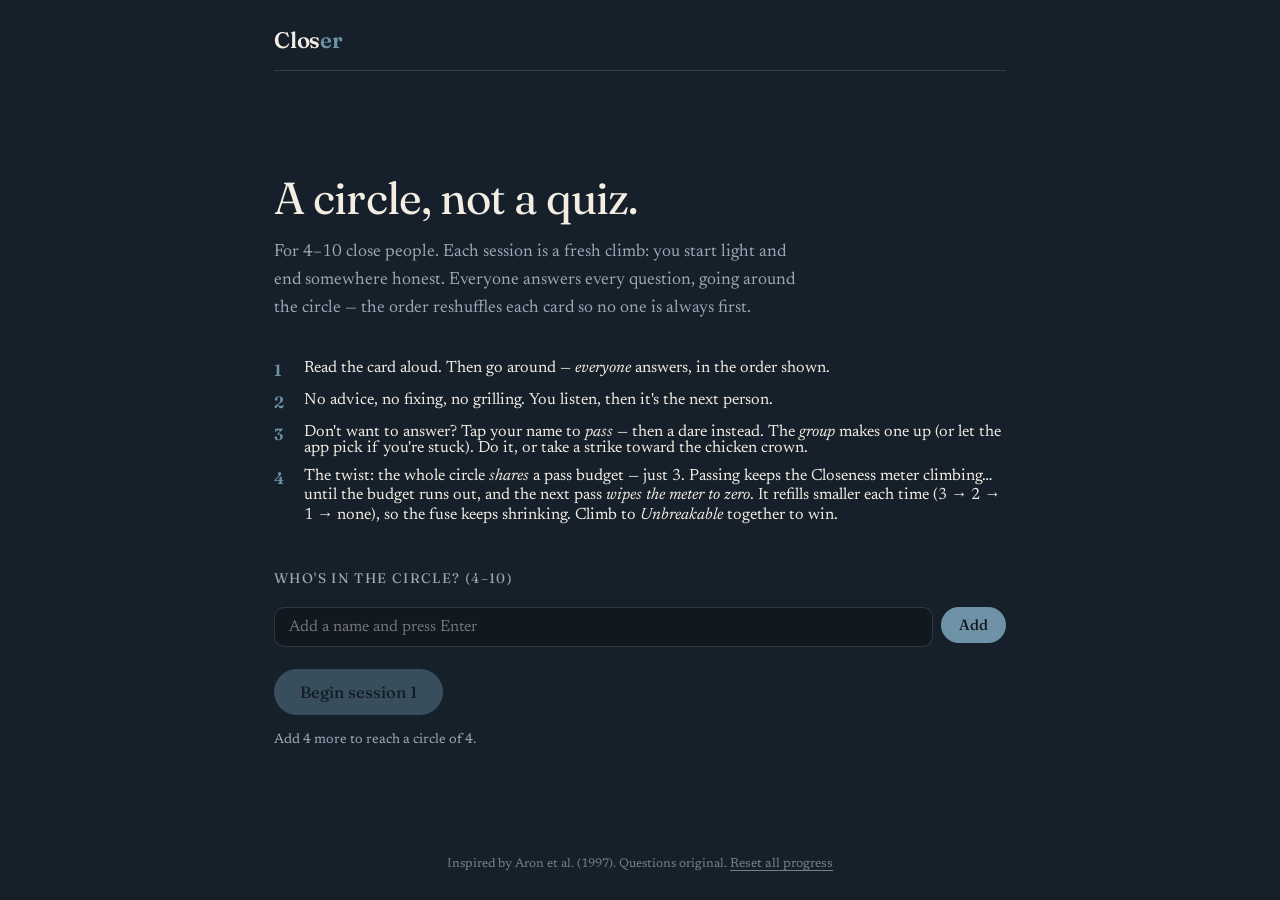
==== index.html @ 56e9f989 "Initial" ====
<!DOCTYPE html>
<html lang="en">
<head>
<meta charset="UTF-8">
<meta name="viewport" content="width=device-width, initial-scale=1.0">
<title>Closer — group circle</title>
<style>
  @import url('https://fonts.googleapis.com/css2?family=Fraunces:opsz,wght@9..144,400;9..144,500;9..144,600&family=Newsreader:ital,opsz@0,6..72;1,6..72&family=Noto+Serif+TC:wght@400;500&display=swap');
  :root{
    --bg:#16202b; --ink:#f3ede3; --muted:#9aa9b4;
    --t1:#6f93a6; --t2:#c98b6b; --t3:#b1607a;
    --line:rgba(243,237,227,.14); --accent:var(--t1);
  }
  *{box-sizing:border-box;margin:0;padding:0}
  html,body{height:100%}
  body{background:var(--bg);color:var(--ink);font-family:'Newsreader',Georgia,serif;
    -webkit-font-smoothing:antialiased;min-height:100dvh;display:flex;flex-direction:column;
    overflow-x:hidden;transition:background .9s ease;}
  body[data-tier="2"]{--accent:var(--t2);background:#1a1c24}
  body[data-tier="3"]{--accent:var(--t3);background:#1d1820}
  .wrap{flex:1;display:flex;flex-direction:column;max-width:780px;width:100%;margin:0 auto;padding:26px 24px 30px}
  header{display:flex;align-items:baseline;justify-content:space-between;gap:16px;padding-bottom:16px;border-bottom:1px solid var(--line)}
  .logo{font-family:'Fraunces',serif;font-weight:600;font-size:1.4rem;letter-spacing:-.01em}
  .logo span{color:var(--accent);transition:color .9s}
  .sesstag{font-family:'Fraunces',serif;font-size:.82rem;color:var(--muted);letter-spacing:.04em}
  .stage{flex:1;display:flex;flex-direction:column;justify-content:center;padding:30px 0}

  h1{font-family:'Fraunces',serif;font-weight:400;font-size:clamp(1.9rem,5.6vw,2.8rem);line-height:1.1;letter-spacing:-.02em;margin-bottom:16px}
  p.lead{color:var(--muted);font-size:1.1rem;line-height:1.6;max-width:54ch;margin-bottom:14px}
  .rules{list-style:none;margin:18px 0 26px}
  .rules li{display:flex;gap:12px;align-items:flex-start;padding:6px 0;font-size:1.02rem}
  .rules li b{font-family:'Fraunces',serif;color:var(--accent);font-weight:600;min-width:18px;transition:color .9s}

  .field{margin:14px 0 22px}
  .field label{display:block;font-family:'Fraunces',serif;font-size:.86rem;letter-spacing:.1em;text-transform:uppercase;color:var(--muted);margin-bottom:10px}
  .names{display:flex;flex-wrap:wrap;gap:8px;margin-bottom:10px}
  .chip{display:inline-flex;align-items:center;gap:7px;background:rgba(255,255,255,.06);border:1px solid var(--line);border-radius:999px;padding:6px 12px;font-size:.98rem}
  .chip button{background:none;border:0;color:var(--muted);cursor:pointer;font-size:1.05rem;line-height:1;padding:0}
  .chip button:hover{color:var(--ink)}
  .addrow{display:flex;gap:8px}
  .addrow input{flex:1;background:rgba(0,0,0,.25);border:1px solid var(--line);border-radius:10px;color:var(--ink);
    font-family:'Newsreader',serif;font-size:1rem;padding:11px 14px}
  .addrow input:focus{outline:0;border-color:var(--accent)}

  .btn{font-family:'Fraunces',serif;font-weight:500;font-size:1.02rem;background:var(--accent);color:#10171f;
    border:0;border-radius:999px;padding:13px 26px;cursor:pointer;transition:transform .15s,filter .2s,background .9s;align-self:flex-start}
  .btn:hover{transform:translateY(-1px);filter:brightness(1.06)}
  .btn:disabled{opacity:.4;cursor:not-allowed;transform:none}
  .btn.ghost{background:none;color:var(--ink);border:1px solid var(--line)}
  .btn.ghost:hover{border-color:var(--accent)}
  .btn.sm{padding:9px 18px;font-size:.92rem}

  .meta{display:flex;align-items:center;justify-content:space-between;gap:14px;margin-bottom:24px}
  .tierlabel{display:flex;align-items:center;gap:10px;font-family:'Fraunces',serif;font-size:.84rem;letter-spacing:.14em;text-transform:uppercase;color:var(--accent);transition:color .9s}
  .dots{display:flex;gap:6px}.dot{width:7px;height:7px;border-radius:50%;background:var(--line)}.dot.on{background:var(--accent)}
  .counter{font-size:.9rem;color:var(--muted);font-variant-numeric:tabular-nums}
  .qnum{font-family:'Fraunces',serif;font-size:.9rem;color:var(--muted);margin-bottom:14px}
  .question{font-family:'Fraunces',serif;font-weight:400;font-size:clamp(1.45rem,4.4vw,2.3rem);line-height:1.22;letter-spacing:-.015em;margin-bottom:14px;
    opacity:0;transform:translateY(10px);animation:rise .6s cubic-bezier(.2,.7,.2,1) forwards}
  @keyframes rise{to{opacity:1;transform:none}}
  .langtoggle{background:none;border:1px solid var(--line);border-radius:999px;color:var(--muted);
    font-family:'Newsreader',serif;font-size:.86rem;padding:5px 14px;cursor:pointer;transition:.2s;margin-bottom:16px}
  .langtoggle:hover{color:var(--ink);border-color:var(--accent)}
  .langtoggle.on{color:var(--accent);border-color:var(--accent)}
  .qzh{font-family:'Noto Serif TC','Fraunces',serif;font-weight:400;font-size:clamp(1.3rem,4vw,2rem);
    line-height:1.5;letter-spacing:.01em;color:var(--ink);margin-bottom:22px;padding-left:16px;
    border-left:2px solid var(--accent);overflow:hidden;max-height:0;opacity:0;
    transition:max-height .45s ease,opacity .35s ease,padding .3s ease,margin .3s ease}
  .qzh.show{max-height:360px;opacity:1}
  .qzh:not(.show){padding:0 0 0 16px;margin-bottom:0;border-color:transparent}

  .order{border:1px solid var(--line);border-radius:16px;padding:16px 18px;margin-bottom:24px;background:rgba(0,0,0,.18)}
  .order .cap{font-family:'Fraunces',serif;font-size:.78rem;letter-spacing:.12em;text-transform:uppercase;color:var(--muted);margin-bottom:12px}
  .seq{display:flex;flex-wrap:wrap;gap:8px}
  .who{display:inline-flex;align-items:center;gap:8px;padding:7px 13px;border-radius:999px;border:1px solid var(--line);font-size:.98rem;transition:.25s;cursor:pointer}
  .who:hover{border-color:var(--accent);background:rgba(255,255,255,.04)}
  .who .i{font-family:'Fraunces',serif;font-size:.78rem;color:var(--muted);font-variant-numeric:tabular-nums}
  .who.first{border-color:var(--accent);background:rgba(255,255,255,.05)}
  .who.first .i{color:var(--accent)}
  .who.done{opacity:.4;text-decoration:line-through}
  .who .strike{color:var(--t3);font-size:.82rem;letter-spacing:1px}
  .order .hint{font-size:.82rem;color:var(--muted);margin-top:12px;font-style:italic}
  /* dare panel */
  .dare{border:1px solid var(--accent);border-radius:16px;padding:18px 20px;margin-bottom:24px;background:rgba(0,0,0,.28);
    animation:rise .5s cubic-bezier(.2,.7,.2,1) both}
  .dare .cap{font-family:'Fraunces',serif;font-size:.78rem;letter-spacing:.12em;text-transform:uppercase;color:var(--accent);margin-bottom:10px}
  .dare .who-passed{font-family:'Fraunces',serif;font-weight:600}
  .dare .text{font-family:'Fraunces',serif;font-size:clamp(1.15rem,3.4vw,1.5rem);line-height:1.34;margin:6px 0 16px}
  .dare .row{display:flex;gap:10px;flex-wrap:wrap}
  .dare .btn.danger{background:none;border:1px solid var(--t3);color:var(--t3)}
  .dare .btn.danger:hover{background:var(--t3);color:#10171f;filter:none}
  .scorebar{display:flex;align-items:center;gap:8px;font-size:.82rem;color:var(--muted);flex-wrap:wrap}
  .scorebar .pill{display:inline-flex;align-items:center;gap:5px;border:1px solid var(--line);border-radius:999px;padding:3px 10px}
  .scorebar .pill b{color:var(--ink);font-family:'Fraunces',serif;font-weight:600}
  .scorebar .crown{color:var(--t2)}
  /* closeness meter (shared goal) */
  .meter{border:1px solid var(--line);border-radius:14px;padding:13px 16px;margin-bottom:20px;background:rgba(0,0,0,.2)}
  .meter-head{display:flex;justify-content:space-between;align-items:baseline;margin-bottom:9px}
  .meter-level{font-family:'Fraunces',serif;font-weight:600;font-size:1.02rem;color:var(--accent);transition:color .9s}
  .meter-streak{font-size:.84rem;color:var(--muted);font-variant-numeric:tabular-nums}
  .meter-track{height:8px;background:var(--line);border-radius:99px;overflow:hidden}
  .meter-track i{display:block;height:100%;width:0;border-radius:99px;
    background:linear-gradient(90deg,var(--t1),var(--t2),var(--t3));transition:width .6s cubic-bezier(.2,.7,.2,1)}
  .meter-rungs{display:flex;justify-content:space-between;margin-top:7px}
  .meter-rungs span{font-size:.68rem;letter-spacing:.02em;color:var(--muted);opacity:.55;transition:.4s;white-space:nowrap}
  .meter-rungs span.hit{color:var(--accent);opacity:1;font-weight:600}
  .meter.broke{animation:shake .5s}
  @keyframes shake{10%,90%{transform:translateX(-2px)}30%,70%{transform:translateX(4px)}50%{transform:translateX(-5px)}}
  .who .tok{font-size:.72rem;color:var(--t2);letter-spacing:1px}
  .who.broke-token{border-color:var(--t3)}
  /* toast */
  .toast{position:fixed;left:50%;bottom:34px;transform:translateX(-50%) translateY(20px);opacity:0;pointer-events:none;
    background:#0f161e;border:1px solid var(--accent);border-radius:14px;padding:14px 22px;max-width:90vw;text-align:center;
    box-shadow:0 18px 50px rgba(0,0,0,.55);transition:opacity .35s,transform .35s;z-index:50}
  .toast.show{opacity:1;transform:translateX(-50%) translateY(0)}
  .toast .big{font-family:'Fraunces',serif;font-size:1.15rem;font-weight:600;color:var(--accent)}
  .toast .sub{font-size:.9rem;color:var(--muted);margin-top:3px}
  .toast.bad{border-color:var(--t3)}.toast.bad .big{color:var(--t3)}
  .toast.win{border-color:var(--t2)}.toast.win .big{color:var(--t2)}
  .board{list-style:none;max-width:420px;margin:0 auto 22px;text-align:left}
  .board li{display:flex;justify-content:space-between;align-items:center;padding:9px 14px;border:1px solid var(--line);border-radius:12px;margin-bottom:8px}
  .board li .nm{font-family:'Fraunces',serif}
  .board li .sc{color:var(--muted);font-variant-numeric:tabular-nums}
  .board li.king{border-color:var(--t2)}
  .board li.king .nm{color:var(--t2)}
  .board li.clean{border-color:var(--t1)}
  .board li.clean .nm{color:var(--t1)}
  .controls{display:flex;gap:12px;flex-wrap:wrap;align-items:center}
  .progress{margin-top:auto;padding-top:24px}
  .bar{height:3px;background:var(--line);border-radius:2px;overflow:hidden}
  .bar i{display:block;height:100%;background:var(--accent);width:0;transition:width .5s ease,background .9s}

  .seam,.end{text-align:center}
  .seam .small,.end .small{color:var(--muted);letter-spacing:.14em;text-transform:uppercase;font-family:'Fraunces',serif;font-size:.78rem;margin-bottom:10px}
  .seam h2,.end h2{font-family:'Fraunces',serif;font-weight:400;font-size:clamp(1.6rem,5vw,2.4rem);line-height:1.18;margin-bottom:14px}
  .seam p,.end p{color:var(--muted);max-width:48ch;margin:0 auto 26px;line-height:1.62;font-size:1.06rem}
  .seam .btn,.end .btn{align-self:center}
  .endrow{display:flex;gap:12px;justify-content:center;flex-wrap:wrap}
  .banknote{margin-top:18px;font-size:.86rem;color:var(--muted)}
  .hidden{display:none!important}
  footer{color:var(--muted);font-size:.78rem;text-align:center;padding-top:8px;opacity:.7}
  .reset{background:none;border:0;color:var(--muted);font-family:'Newsreader',serif;font-size:.82rem;cursor:pointer;text-decoration:underline;text-underline-offset:3px}
  .reset:hover{color:var(--ink)}
  @media (prefers-reduced-motion:reduce){*{animation:none!important;transition:none!important}}
</style>
</head>
<body data-tier="1">
<div class="wrap">
  <header>
    <div class="logo">Clos<span>er</span></div>
    <div class="sesstag" id="sesstag">&nbsp;</div>
  </header>

  <!-- SETUP -->
  <section class="stage" id="setup">
    <h1 id="setupTitle">A circle, not a quiz.</h1>
    <p class="lead" id="setupLead">For 4–10 close people. Each session is a fresh climb: you start light and end somewhere honest. Everyone answers every question, going around the circle — the order reshuffles each card so no one is always first.</p>
    <ul class="rules">
      <li><b>1</b><span>Read the card aloud. Then go around — <em>everyone</em> answers, in the order shown.</span></li>
      <li><b>2</b><span>No advice, no fixing, no grilling. You listen, then it's the next person.</span></li>
      <li><b>3</b><span>Don't want to answer? Tap your name to <em>pass</em> — then a dare instead. The <em>group</em> makes one up (or let the app pick if you're stuck). Do it, or take a strike toward the chicken crown.</span></li>
      <li><b>4</b><span>The twist: the whole circle <em>shares</em> a pass budget — just 3. Passing keeps the Closeness meter climbing… until the budget runs out, and the next pass <em>wipes the meter to zero</em>. It refills smaller each time (3 → 2 → 1 → none), so the fuse keeps shrinking. Climb to <em>Unbreakable</em> together to win.</span></li>
    </ul>
    <div class="field">
      <label>Who's in the circle? (4–10)</label>
      <div class="names" id="names"></div>
      <div class="addrow">
        <input id="nameInput" type="text" placeholder="Add a name and press Enter" maxlength="24" autocomplete="off">
        <button class="btn sm" id="addBtn">Add</button>
      </div>
    </div>
    <div class="controls">
      <button class="btn" id="startBtn" disabled>Begin session <span id="startNum"></span></button>
    </div>
    <p class="banknote" id="bankNote"></p>
  </section>

  <!-- PLAY -->
  <section class="stage hidden" id="play">
    <div class="meta">
      <div class="tierlabel"><span id="tierName">Warm-up</span>
        <span class="dots"><i class="dot" data-d="1"></i><i class="dot" data-d="2"></i><i class="dot" data-d="3"></i></span>
      </div>
      <div class="counter" id="counter"></div>
    </div>
    <div class="scorebar" id="scorebar"></div>
    <div class="meter" id="meter">
      <div class="meter-head">
        <span class="meter-level" id="meterLevel">Strangers</span>
        <span class="meter-streak" id="meterStreak"></span>
      </div>
      <div class="meter-track"><i id="meterFill"></i></div>
      <div class="meter-rungs" id="meterRungs"></div>
    </div>
    <div class="qnum" id="qnum"></div>
    <h2 class="question" id="qtext"></h2>
    <button class="langtoggle" id="langBtn" aria-expanded="false">中文翻譯</button>
    <p class="qzh" id="qzh"></p>
    <div class="order">
      <div class="cap">Answer in this order</div>
      <div class="seq" id="seq"></div>
      <div class="hint">Chickening out? Tap your name — you'll draw a dare instead.</div>
    </div>
    <div class="dare hidden" id="darePanel">
      <div class="cap">Pass · <span class="who-passed" id="dareWho"></span> ducked the question</div>
      <!-- phase 1: who makes the dare? -->
      <div id="dareChoice">
        <div class="text" id="dareChoiceText">A dare instead, then. Who makes it up?</div>
        <div class="row">
          <button class="btn" id="dareGroup">The group makes one up</button>
          <button class="btn ghost" id="dareApp">Let the app pick</button>
          <button class="btn ghost sm" id="dareCancel">Never mind, I'll answer</button>
        </div>
      </div>
      <!-- phase 2: the dare itself -->
      <div id="dareDo" class="hidden">
        <div class="text" id="dareText"></div>
        <div class="row">
          <button class="btn" id="dareDid">Did the dare ✓</button>
          <button class="btn danger" id="dareFail">Chickened out — take a strike ✗</button>
          <button class="btn ghost sm" id="dareDeck">Can't think of one? Draw from the deck</button>
        </div>
      </div>
    </div>
    <div class="controls">
      <button class="btn" id="nextBtn">Everyone's answered — next card</button>
      <button class="btn ghost sm" id="reshuffleBtn">Reshuffle order</button>
      <button class="btn ghost sm" id="endBtn">End session</button>
    </div>
    <div class="progress"><div class="bar"><i id="barFill"></i></div></div>
  </section>

  <!-- SEAM -->
  <section class="stage seam hidden" id="seam">
    <div class="small" id="seamKicker"></div>
    <h2 id="seamTitle"></h2>
    <p id="seamBody"></p>
    <div class="controls" style="justify-content:center">
      <button class="btn" id="seamBtn">Continue</button>
      <button class="btn ghost sm" id="seamEndBtn">End session</button>
    </div>
  </section>

  <!-- END -->
  <section class="stage end hidden" id="end">
    <div class="small" id="endKicker"></div>
    <h2 id="endTitle">That's the climb.</h2>
    <p id="endBody"></p>
    <ul class="board hidden" id="board"></ul>
    <div class="endrow">
      <button class="btn" id="newSessionBtn">Start next session</button>
      <button class="btn ghost" id="editPeopleBtn">Edit the circle</button>
    </div>
    <p class="banknote" id="endBank"></p>
  </section>

  <footer>
    Inspired by Aron et al. (1997). Questions original. <button class="reset" id="resetBtn">Reset all progress</button>
  </footer>
</div>

<div class="toast" id="toast"><div class="big" id="toastBig"></div><div class="sub" id="toastSub"></div></div>

<script>
/* ============ QUESTION BANK ============ */
/* Three tiers. Large enough that "no repeats across sessions" lasts many sessions. */
const BANK = {
 warm:[
  "What's a small, ordinary thing that reliably makes your whole day better?",
  "If a stranger shadowed you for a day, what would they get completely wrong about you?",
  "What did you want to be when you were eight, and what did eight-year-old you understand that you've forgotten?",
  "What's something you were sure you'd grow out of and never did?",
  "If your life had a song playing under it right now, what would be on?",
  "What's the best compliment you've ever gotten that the person has surely forgotten giving?",
  "What's a slightly weird comfort or ritual you'd never give up?",
  "If you could be effortlessly great at one skill overnight, which — and would you actually want the 'effortless' part?",
  "What do you find beautiful that most people walk right past?",
  "Invite any three people, living or dead, to dinner — who's at the table?",
  "When did you last laugh so hard it hurt, and what set it off?",
  "What's a hill you'll happily die on that absolutely does not matter?",
  "What's the most overrated and the most underrated of the five senses, in your view?",
  "What fictional world would you actually want to live in, knowing the downsides?",
  "What's a tiny skill or party trick of yours nobody here knows about?",
  "What's something you've changed your mind about in the last year?",
  "What's your most-used app or object, and what does it say about you?",
  "If you had a totally free day with zero obligations, walk us through it.",
  "What smell instantly transports you somewhere, and where?",
  "What's a piece of advice you ignored and were right to ignore?",
  "What's the last thing that genuinely delighted you?",
  "What did you collect, build, or obsess over as a kid?",
  "What's a rule you happily break?",
  "If you could keep one ordinary morning from your life on a loop, which one — and what made it ordinary?",
  "What's something you find easy that a lot of people seem to find hard?",
  "What's a place — real or imagined — you go to in your head to feel calm?",
  "What's the pettiest thing that can ruin your mood?",
  "What's a compliment you've wanted to give someone here but haven't?",
  "What's a food that tastes like your childhood?",
  "What's a small win from this past week you didn't tell anyone about?",
  "Who's someone we'd be surprised to learn how much they mean to you?",
  "What's the strangest job you'd genuinely be good at?"
 ],
 deep:[
  "Who taught you the most without ever trying to teach you anything?",
  "Is there a past version of yourself you feel tenderness toward now, even if you didn't then?",
  "What did you believe deeply at twenty that you've since let go of — and what changed your mind?",
  "What's a moment you're proud of that you've never really told anyone?",
  "What does your family teach you about how you love people now?",
  "If you could relive one conversation and say the thing you didn't say, which?",
  "What's a fear you carry that you suspect isn't really about the thing you say it's about?",
  "When have you felt most like yourself — and who, if anyone, was there?",
  "What kindness has someone shown you that you've never been able to repay?",
  "What do you hope is true about you that you're not yet sure of?",
  "What's a dream you've quietly downsized — and do you want to un-downsize it?",
  "When did you last feel genuinely understood, and by whom?",
  "What's a hard thing you're going through right now that you've been minimizing?",
  "What's something you're still grieving, even if it doesn't look like grief from outside?",
  "What did a failure teach you that success never would have?",
  "What part of getting older are you most afraid of?",
  "When did you realize your parents (or who raised you) were just people?",
  "What do you wish the people who love you understood without you having to explain?",
  "What's a door you chose not to walk through that you still wonder about?",
  "What do you do with your anger, and where did you learn that?",
  "What's a kind of love you find hardest to accept when it's offered to you?",
  "What's something you've been quietly proud of and haven't told anyone?",
  "When have you felt the most alone this past year?",
  "What's a regret that still visits you sometimes?",
  "What's the bravest thing you've done that no one would call brave?",
  "Whose approval are you still chasing, even if you'd never admit it?",
  "What's a belief you hold that you suspect you'd struggle to defend?",
  "What did you need as a kid that you didn't get, and how do you give it to yourself now?",
  "What's something you're working hard to become, that isn't visible yet?",
  "When did you last surprise yourself?",
  "What do you need more of from the people closest to you?",
  "What's a story your family tells about you that you've never corrected?"
 ],
 deepest:[
  "What do you rarely say out loud because saying it makes it real?",
  "When did you last cry, and what was it about?",
  "What's a regret you've made peace with — and one you haven't?",
  "What's true about you that you're a little afraid the people here would think differently of you for knowing?",
  "When have you felt most lonely, even surrounded by people?",
  "What part of yourself are you hoping the people who love you will be patient with?",
  "If tonight were the last time you saw everyone here, what would you want each of them to know?",
  "What's a wound from your past that still shapes how you need to be loved?",
  "Go around: tell the person on your left one true thing you admire in them.",
  "What's something you've never told this group that you trust them enough to say now?",
  "What do you most want to be forgiven for?",
  "Go around: name a strength you see in the person to your right that you suspect they undervalue.",
  "What's a fear about your future you've never said out loud?",
  "When did someone see you clearly at a moment you felt invisible?",
  "What would you want said about you, by someone who really knew you, when you're gone?",
  "What's the hardest thing you're carrying right now that you came here not planning to mention?",
  "Go around: tell someone here about a moment they were there for you that they may not even remember.",
  "What's a way you've changed that you're not sure the people who knew the old you have noticed?",
  "What do you most need to hear right now, even if no one can promise it?",
  "What's something tender you think about the people in this circle but rarely say?",
  "When were you most afraid of losing someone in this room?",
  "What's a part of your inner life that surprises even you?",
  "Go around: finish the sentence to the group — 'something I've never thanked you for is…'",
  "What's the truest thing you could say about who you are right now, tonight?",
  "What are you hoping will be different about your life a year from now, and are you afraid to say it?",
  "What's a question you wish someone would ask you?",
  "Look around the circle: what do you want to remember about this exact group of people, years from now?"
 ]
};

/* ============ Traditional Chinese (Taiwan) translations, keyed by English ============ */
const ZH = {
 "What's a small, ordinary thing that reliably makes your whole day better?":"有什麼微不足道的小事，總能讓你一整天都變好？",
 "If a stranger shadowed you for a day, what would they get completely wrong about you?":"如果有個陌生人跟著你一整天，他們會對你產生什麼完全錯誤的印象？",
 "What did you want to be when you were eight, and what did eight-year-old you understand that you've forgotten?":"八歲時你想成為什麼？那時的你懂得哪些你現在已經忘記的事？",
 "What's something you were sure you'd grow out of and never did?":"有什麼是你曾確信長大後會擺脫、卻始終沒擺脫的？",
 "If your life had a song playing under it right now, what would be on?":"如果此刻你的人生有一首背景音樂，會是哪一首？",
 "What's the best compliment you've ever gotten that the person has surely forgotten giving?":"你收過最棒、而對方肯定早就忘了曾說過的讚美是什麼？",
 "What's a slightly weird comfort or ritual you'd never give up?":"有什麼有點古怪、卻讓你安心、絕不願放棄的習慣或儀式？",
 "If you could be effortlessly great at one skill overnight, which — and would you actually want the 'effortless' part?":"如果你能一夜之間毫不費力地精通一項技能，會是哪一項？而你真的想要「毫不費力」這部分嗎？",
 "What do you find beautiful that most people walk right past?":"有什麼你覺得很美、大多數人卻視而不見的事物？",
 "Invite any three people, living or dead, to dinner — who's at the table?":"邀請任何三個人共進晚餐，無論在世與否——餐桌上會有誰？",
 "When did you last laugh so hard it hurt, and what set it off?":"你上次笑到肚子痛是什麼時候？是什麼引起的？",
 "What's a hill you'll happily die on that absolutely does not matter?":"有什麼其實一點都不重要、你卻願意死守到底的堅持？",
 "What's the most overrated and the most underrated of the five senses, in your view?":"在你看來，五感當中哪一個被高估、哪一個被低估？",
 "What fictional world would you actually want to live in, knowing the downsides?":"明知有缺點，你還是真的想住進哪個虛構世界？",
 "What's a tiny skill or party trick of yours nobody here knows about?":"有什麼在場沒人知道的小本領或派對才藝？",
 "What's something you've changed your mind about in the last year?":"過去一年裡，有什麼事你改變了看法？",
 "What's your most-used app or object, and what does it say about you?":"你最常用的 app 或物品是什麼？它透露了你的什麼？",
 "If you had a totally free day with zero obligations, walk us through it.":"如果你有完全自由、毫無義務的一天，帶我們走過你會怎麼過。",
 "What smell instantly transports you somewhere, and where?":"有什麼氣味會瞬間把你帶到某個地方？是哪裡？",
 "What's a piece of advice you ignored and were right to ignore?":"有什麼建議你當初沒理會，事後證明不理會是對的？",
 "What's the last thing that genuinely delighted you?":"最近一件真正讓你感到欣喜的事是什麼？",
 "What did you collect, build, or obsess over as a kid?":"小時候你收集、製作或著迷於什麼？",
 "What's a rule you happily break?":"有什麼規則是你樂於打破的？",
 "If you could keep one ordinary morning from your life on a loop, which one — and what made it ordinary?":"如果你能讓人生中某個平凡的早晨不斷重播，會是哪一個？是什麼讓它如此平凡？",
 "What's something you find easy that a lot of people seem to find hard?":"有什麼事你覺得很容易、許多人卻覺得很難？",
 "What's a place — real or imagined — you go to in your head to feel calm?":"有什麼地方——真實或想像——是你會在腦海中前往、藉以平靜下來的？",
 "What's the pettiest thing that can ruin your mood?":"什麼樣最微不足道的小事就能毀掉你的心情？",
 "What's a compliment you've wanted to give someone here but haven't?":"有什麼讚美你一直想對在場某人說、卻還沒說出口？",
 "What's a food that tastes like your childhood?":"有什麼食物吃起來就像你的童年？",
 "What's a small win from this past week you didn't tell anyone about?":"過去這一週有什麼你沒跟任何人提起的小小勝利？",
 "Who's someone we'd be surprised to learn how much they mean to you?":"有誰對你的意義之深，會讓我們感到意外？",
 "What's the strangest job you'd genuinely be good at?":"有什麼最奇怪的工作是你其實會做得很好的？",

 "Who taught you the most without ever trying to teach you anything?":"誰從沒打算教你什麼，卻教會了你最多？",
 "Is there a past version of yourself you feel tenderness toward now, even if you didn't then?":"有沒有某個過去的自己，是你如今心生憐惜、儘管當時並非如此？",
 "What did you believe deeply at twenty that you've since let go of — and what changed your mind?":"二十歲時你深信不疑、後來卻放下的是什麼？是什麼改變了你的想法？",
 "What's a moment you're proud of that you've never really told anyone?":"有什麼讓你自豪、卻從未真正告訴過任何人的時刻？",
 "What does your family teach you about how you love people now?":"你的家庭，教會了你如今如何去愛人？",
 "If you could relive one conversation and say the thing you didn't say, which?":"如果你能重來一次某場對話、說出當時沒說的話，會是哪一場？",
 "What's a fear you carry that you suspect isn't really about the thing you say it's about?":"你心裡有什麼恐懼，你懷疑它其實並不是你口中所說的那回事？",
 "When have you felt most like yourself — and who, if anyone, was there?":"你什麼時候最覺得自己就是自己？當時有誰在場（如果有的話）？",
 "What kindness has someone shown you that you've never been able to repay?":"有誰對你的善意，是你一直無以回報的？",
 "What do you hope is true about you that you're not yet sure of?":"有什麼關於你的事，你希望是真的、卻還不確定？",
 "What's a dream you've quietly downsized — and do you want to un-downsize it?":"有什麼夢想你悄悄縮小了？你想把它放大回去嗎？",
 "When did you last feel genuinely understood, and by whom?":"你上次真正感到被理解是什麼時候？被誰？",
 "What's a hard thing you're going through right now that you've been minimizing?":"你現在正經歷什麼難關，卻一直把它輕描淡寫？",
 "What's something you're still grieving, even if it doesn't look like grief from outside?":"有什麼你仍在哀悼的事，即使從外表看起來不像哀傷？",
 "What did a failure teach you that success never would have?":"有什麼是失敗教會你、而成功永遠教不會的？",
 "What part of getting older are you most afraid of?":"對於變老，你最害怕的是哪一部分？",
 "When did you realize your parents (or who raised you) were just people?":"你什麼時候意識到，你的父母（或撫養你的人）也不過是凡人？",
 "What do you wish the people who love you understood without you having to explain?":"你多希望愛你的人不必你解釋就能明白什麼？",
 "What's a door you chose not to walk through that you still wonder about?":"有哪扇門是你當初選擇不走進去、至今仍念念不忘的？",
 "What do you do with your anger, and where did you learn that?":"你都如何處理你的憤怒？這是從哪裡學來的？",
 "What's a kind of love you find hardest to accept when it's offered to you?":"當別人對你付出時，哪一種愛是你最難以接受的？",
 "What's something you've been quietly proud of and haven't told anyone?":"有什麼是你默默自豪、卻沒告訴過任何人的？",
 "When have you felt the most alone this past year?":"過去這一年，你什麼時候感到最孤獨？",
 "What's a regret that still visits you sometimes?":"有什麼遺憾至今偶爾仍會找上你？",
 "What's the bravest thing you've done that no one would call brave?":"你做過最勇敢、卻沒人會稱之為勇敢的事是什麼？",
 "Whose approval are you still chasing, even if you'd never admit it?":"你至今仍在追求誰的認可，即使你絕不會承認？",
 "What's a belief you hold that you suspect you'd struggle to defend?":"你抱持什麼信念，卻懷疑自己其實難以為它辯護？",
 "What did you need as a kid that you didn't get, and how do you give it to yourself now?":"小時候你需要、卻沒得到的是什麼？如今你又如何給予自己？",
 "What's something you're working hard to become, that isn't visible yet?":"你正努力成為什麼樣的人，而這還看不出來？",
 "When did you last surprise yourself?":"你上次讓自己感到意外是什麼時候？",
 "What do you need more of from the people closest to you?":"你需要最親近的人多給你一些什麼？",
 "What's a story your family tells about you that you've never corrected?":"你的家人講過什麼關於你的故事，是你從未糾正過的？",

 "What do you rarely say out loud because saying it makes it real?":"有什麼話你很少說出口，因為一說出來它就成真了？",
 "When did you last cry, and what was it about?":"你上次哭是什麼時候？為了什麼？",
 "What's a regret you've made peace with — and one you haven't?":"有什麼遺憾你已經釋懷了？又有哪一個還沒有？",
 "What's true about you that you're a little afraid the people here would think differently of you for knowing?":"有什麼關於你的真相，你有點害怕在場的人知道後會對你改觀？",
 "When have you felt most lonely, even surrounded by people?":"你什麼時候即使身邊圍滿了人、卻感到最孤獨？",
 "What part of yourself are you hoping the people who love you will be patient with?":"你希望愛你的人能對你的哪一部分多點耐心？",
 "If tonight were the last time you saw everyone here, what would you want each of them to know?":"如果今晚是你最後一次見到在場的每個人，你會想讓他們各自知道什麼？",
 "What's a wound from your past that still shapes how you need to be loved?":"有什麼過去的傷，至今仍形塑著你需要被愛的方式？",
 "Go around: tell the person on your left one true thing you admire in them.":"依序進行：告訴你左邊的人一件你真心欣賞他的事。",
 "What's something you've never told this group that you trust them enough to say now?":"有什麼你從未告訴過這群人的事，而你現在夠信任他們、願意說出來？",
 "What do you most want to be forgiven for?":"你最想為什麼事被原諒？",
 "Go around: name a strength you see in the person to your right that you suspect they undervalue.":"依序進行：說出你在右邊的人身上看到、而你懷疑他自己低估了的一項長處。",
 "What's a fear about your future you've never said out loud?":"有什麼對未來的恐懼是你從未說出口的？",
 "When did someone see you clearly at a moment you felt invisible?":"在你覺得自己彷彿隱形的時刻，有誰曾真正看見了你？",
 "What would you want said about you, by someone who really knew you, when you're gone?":"當你離開人世時，你會希望一個真正了解你的人怎麼形容你？",
 "What's the hardest thing you're carrying right now that you came here not planning to mention?":"你此刻肩上扛著最沉重、卻原本不打算在這裡提起的事是什麼？",
 "Go around: tell someone here about a moment they were there for you that they may not even remember.":"依序進行：告訴在場某人，一個他曾陪伴你、而他自己可能根本不記得的時刻。",
 "What's a way you've changed that you're not sure the people who knew the old you have noticed?":"你有什麼樣的轉變，是認識舊日的你的人未必察覺到的？",
 "What do you most need to hear right now, even if no one can promise it?":"此刻你最需要聽到什麼，即使沒有人能夠保證？",
 "What's something tender you think about the people in this circle but rarely say?":"對於這個圈子裡的人，你心中有什麼溫柔的想法、卻很少說出口？",
 "When were you most afraid of losing someone in this room?":"你什麼時候最害怕失去這房間裡的某個人？",
 "What's a part of your inner life that surprises even you?":"你的內心世界有哪一部分，連你自己都感到意外？",
 "Go around: finish the sentence to the group — 'something I've never thanked you for is…'":"依序進行，對著大家把這句話說完——「有一件我從沒謝過你們的事是……」",
 "What's the truest thing you could say about who you are right now, tonight?":"關於此刻、今晚的你是誰，你能說出最真實的一句話是什麼？",
 "What are you hoping will be different about your life a year from now, and are you afraid to say it?":"一年後你希望自己的人生有什麼不同？你害怕說出來嗎？",
 "What's a question you wish someone would ask you?":"有什麼問題是你希望有人來問你的？",
 "Look around the circle: what do you want to remember about this exact group of people, years from now?":"環顧這個圈子：多年以後，你會想記住關於此刻這群人的什麼？"
};

/* ============ Dare deck — escalates with the tier. Pass a question → draw one of these. ============ */
const DARES = {
 warm:[
  "Do your best impression of someone else in the circle until they guess who it is.",
  "Speak only in questions until it's your turn again.",
  "Let the person on your left pick any one of the warm-up questions for you to answer right now.",
  "Show the group the last photo in your camera roll and explain it.",
  "Talk in an accent that isn't yours until the next card.",
  "Do 10 seconds of your signature dance, no music.",
  "Read the next question aloud in the most dramatic voice you can manage.",
  "Pay a genuine compliment to every single person in the circle before moving on.",
  "Let the group give you a new nickname for the rest of the session.",
  "Share the most-used emoji in your messages and what it really means.",
  "Swap seats with the person across from you and answer as if you were them.",
  "Do your best villain laugh, and commit to it."
 ],
 deep:[
  "Answer the question you just passed — but the person on your right asks it again in their own words.",
  "Let the group choose a different deepening question for you, no passing this one.",
  "Show and read your last text to the person you love most.",
  "Tell the circle the most recent thing that made you cry or nearly cry.",
  "Give the person across from you one piece of advice you actually need to hear yourself.",
  "Name the thing you were tempted to lie about earlier tonight — you don't have to explain.",
  "Let the person to your left ask you ONE question of their choosing, and answer it honestly.",
  "Confess one small thing you've been pretending you're fine about.",
  "Tell the group a fear you have about someone in this room — kindly.",
  "Answer the next THREE questions first, no passing, before anyone else.",
  "Reveal the screen time number you're least proud of and what app did it.",
  "Tell everyone the compliment you most want to be true about yourself."
 ],
 deepest:[
  "You can skip the answer — but tell the circle the real reason it's hard to say out loud.",
  "Choose one person and tell them the thing you've never said but should.",
  "Let the group ask you anything, once, and answer it with full honesty.",
  "Answer the question — but to one specific person, looking only at them.",
  "Tell the circle what you're most afraid they think of you, and let them respond.",
  "Share the hardest truth you're willing to share tonight, on your own terms.",
  "Name the person here you most want to be closer to, and say why.",
  "Tell everyone one way you've changed because of someone in this room.",
  "Say the sentence you've been editing in your head all night.",
  "Let the person to your right say one true thing about you — and just receive it."
 ]
};
let darePool={warm:[],deep:[],deepest:[]};
function dareFor(tier){
  if(!darePool[tier] || darePool[tier].length===0) darePool[tier]=shuffle(DARES[tier]);
  return darePool[tier].pop();
}

/* ============ Shared goal: the Closeness ladder ============ */
/* Streak = consecutive cards answered by the WHOLE circle with zero passes. Any pass resets it to 0. */
const LADDER=[
  {at:0, name:"Strangers"},
  {at:2, name:"Acquaintances"},
  {at:4, name:"Friends"},      // unlocks a bonus card
  {at:6, name:"Confidants"},   // unlocks a bonus card
  {at:8, name:"Inner Circle"},
  {at:11,name:"Unbreakable"}   // the win
];
const WIN_AT=11;
const UNLOCK_LEVELS={4:true,6:true}; // streak thresholds that inject a bonus card
// Bonus connection cards — only ever reached by collective courage.
const BONUS=[
  "Each person: tell the group one thing this circle gives you that you get nowhere else.",
  "Go around: say the name of someone here and finish — 'I'm closer to you than I let on because…'",
  "As a group, decide: who here is the bravest tonight, and tell them why.",
  "Each person: name one moment from tonight you'll still remember a year from now.",
  "Go around: tell the person across from you something you hope stays true about them."
];
let bonusPool=[];
function bonusCard(){ if(bonusPool.length===0) bonusPool=shuffle(BONUS); return bonusPool.pop(); }
function levelFor(streak){ let lv=LADDER[0]; for(const l of LADDER){ if(streak>=l.at) lv=l; } return lv; }

/* ============ Per-session draw: keep totals near the original 12-card arc, all answered round-robin. */
const DRAW = { warm:5, deep:4, deepest:3 }; // 12 cards/session
const TIER_NAMES=["Warm-up","Deepening","Closer still"];
const SEAMS=[null,
 {kicker:"Going deeper",title:"You've warmed up. Now it gets honest.",body:"These ask about what shaped you — memory, fear, the things you're proud of. Same circle, same order rule. Don't trade depth for speed; let each person finish."},
 {kicker:"The last stretch",title:"This is where it counts.",body:"These are tender. Some are for the whole circle, some ask you to turn to one person. Slow all the way down. The listening matters as much as the answering."}];

/* ============ Persistence ============ */
const KEY="closer-group-v1";
const DEFAULT_PEOPLE = [];
const blank={ used:{warm:[],deep:[],deepest:[]}, sessions:0, people:DEFAULT_PEOPLE.slice() };
async function loadState(){
  try{ const r=await window.storage.get(KEY); if(r&&r.value) return JSON.parse(r.value); }catch(e){}
  return JSON.parse(JSON.stringify(blank));
}
async function saveState(){ try{ await window.storage.set(KEY, JSON.stringify(state)); }catch(e){} }
let state=JSON.parse(JSON.stringify(blank));

/* ============ Helpers ============ */
const $=id=>document.getElementById(id);
const shuffle=a=>{a=a.slice();for(let i=a.length-1;i>0;i--){const j=Math.floor(Math.random()*(i+1));[a[i],a[j]]=[a[j],a[i]];}return a;};
function remaining(tier){ return BANK[tier].filter(q=>!state.used[tier].includes(q)); }
function drawTier(tier,n){
  let pool=remaining(tier);
  if(pool.length<n){ // exhausted: recycle this tier, keep drawing fresh from the reset pool
    state.used[tier]=[]; pool=BANK[tier].slice();
  }
  // Note: cards are NOT marked used here — only when actually shown (see renderCard).
  // This way, stopping a session early returns the unseen cards to the pool.
  return shuffle(pool).slice(0,n);
}
function totalRemaining(){ return remaining('warm').length+remaining('deep').length+remaining('deepest').length; }

/* ============ Session state ============ */
let cards=[];      // [{q,tier}]
let pos=0;
let order=[];      // names in answer order for current card
let score={};      // per name: {strikes, dares, passes} for the current session
let activePasser=null;
let streak=0;          // cards climbed (continues through passes; only a budget-out resets it)
let bestStreak=0;      // high-water mark this session
let curLevel=0;        // index into LADDER reached
let cardPassers=[];    // names who passed on the CURRENT card (for accurate cancel)
let wonThisSession=false;
// Shared pass budget: the whole circle shares it. Refills smaller after each reset: 3 → 2 → 1 → 0.
const BUDGET_SEQ=[3,2,1,0];
let budgetTier=0;             // index into BUDGET_SEQ
let passBudget=BUDGET_SEQ[0]; // passes remaining before the meter resets
let resets=0;                 // how many times the meter has been wiped this session
let lastPassUndoable=false;   // whether the most recent pass can be cancelled (didn't trigger a reset)
function resetScore(){ score={}; state.people.forEach(n=> score[n]={strikes:0,dares:0,passes:0}); }

function bankNoteText(){
  const sessionsLeft=Math.floor(totalRemaining()/(DRAW.warm+DRAW.deep+DRAW.deepest));
  if(state.sessions===0) return `${BANK.warm.length+BANK.deep.length+BANK.deepest.length} questions in the bank — enough for about ${Math.floor((BANK.warm.length+BANK.deep.length+BANK.deepest.length)/12)} no-repeat sessions.`;
  return `${totalRemaining()} unseen questions left — about ${sessionsLeft} more no-repeat session${sessionsLeft===1?'':'s'} before any recycle.`;
}

/* ============ Setup view (people) ============ */
function renderNames(){
  const wrap=$("names"); wrap.innerHTML="";
  state.people.forEach((n,i)=>{
    const c=document.createElement("span"); c.className="chip";
    c.innerHTML=`${n} <button title="remove">×</button>`;
    c.querySelector("button").onclick=()=>{ state.people.splice(i,1); saveState(); renderNames(); validate(); };
    wrap.appendChild(c);
  });
  validate();
}
function validate(){
  const ok=state.people.length>=4 && state.people.length<=10;
  $("startBtn").disabled=!ok;
  $("startNum").textContent = state.sessions>0 ? (state.sessions+1) : 1;
  $("bankNote").textContent = state.people.length>10 ? "That's more than 10 — round-robin gets long. Trim the circle." :
    (state.people.length<4 ? `Add ${4-state.people.length} more to reach a circle of 4.` : bankNoteText());
}
function addName(){
  const v=$("nameInput").value.trim();
  if(!v) return;
  if(state.people.length>=10){ return; }
  state.people.push(v); $("nameInput").value=""; saveState(); renderNames();
}
$("addBtn").onclick=addName;
$("nameInput").addEventListener("keydown",e=>{ if(e.key==="Enter") addName(); });

/* ============ Play ============ */
function show(v){ ["setup","play","seam","end"].forEach(x=>$(x).classList.toggle("hidden",x!==v)); }
function setTierTheme(t){ document.body.dataset.tier=String(t+1); }
const tierIndex=t=> t==='warm'?0 : t==='deep'?1 : 2;

function newOrder(){ order=shuffle(state.people); renderOrder(); }
function renderOrder(){
  const seq=$("seq"); seq.innerHTML="";
  order.forEach((n,i)=>{
    const el=document.createElement("span");
    el.className="who"+(i===0?" first":"");
    const v=score[n]||{strikes:0};
    const strikes=v.strikes?` <span class="strike">${'✗'.repeat(v.strikes)}</span>`:'';
    el.innerHTML=`<span class="i">${i+1}</span>${n}${strikes}`;
    el.title=`${n}: tap to pass (draw a dare). The circle shares ${passBudget} pass${passBudget===1?'':'es'} before the meter resets.`;
    el.onclick=()=>openDare(n);
    seq.appendChild(el);
  });
}
function renderMeter(broke){
  const lv=levelFor(streak);
  $("meterLevel").textContent=lv.name;
  // fuse: how many shared passes remain before the next reset
  const fuse = passBudget>0
    ? `🔥 ${passBudget} shared pass${passBudget===1?'':'es'} left before reset`
    : `⚠️ no passes left — the next pass wipes the meter`;
  const climb = streak>0 ? `${streak} climbed · ${Math.max(0,WIN_AT-streak)} to Unbreakable · ` : "";
  $("meterStreak").textContent = climb+fuse;
  $("meterFill").style.width=`${Math.min(100,(streak/WIN_AT)*100)}%`;
  const rungs=$("meterRungs"); rungs.innerHTML="";
  LADDER.forEach(l=>{
    const s=document.createElement("span");
    s.textContent=l.name; if(streak>=l.at && l.at>0) s.className="hit";
    rungs.appendChild(s);
  });
  const m=$("meter");
  if(broke){ m.classList.remove("broke"); void m.offsetWidth; m.classList.add("broke"); }
}
let toastTimer=null;
function toast(big,sub,kind){
  const t=$("toast");
  $("toastBig").textContent=big; $("toastSub").textContent=sub||"";
  t.className="toast show"+(kind?(" "+kind):"");
  clearTimeout(toastTimer); toastTimer=setTimeout(()=>t.classList.remove("show"), kind==="win"?4200:2600);
}
function renderScorebar(){
  const sb=$("scorebar");
  const entries=Object.entries(score);
  const totalStrikes=entries.reduce((a,[,v])=>a+v.strikes,0);
  const totalDares=entries.reduce((a,[,v])=>a+v.dares,0);
  if(totalStrikes===0 && totalDares===0){ sb.innerHTML=`<span class="pill">No passes yet — everyone's all in 🔥</span>`; return; }
  // current chicken leader
  let max=Math.max(...entries.map(([,v])=>v.strikes));
  const leaders=entries.filter(([,v])=>v.strikes===max && max>0).map(([n])=>n);
  let html=`<span class="pill">😼 dares done: <b>${totalDares}</b></span>`;
  html+=`<span class="pill">✗ strikes: <b>${totalStrikes}</b></span>`;
  if(leaders.length) html+=`<span class="pill crown">👑 biggest chicken: <b>${leaders.join(' & ')}</b> (${max})</span>`;
  sb.innerHTML=html;
}

/* ============ Dare flow ============ */
function openDare(name){
  activePasser=name;
  const v=score[name];
  if(v) v.passes++;
  if(!cardPassers.includes(name)) cardPassers.push(name);

  // Shared budget: spend one. The meter keeps climbing UNTIL the budget hits zero — then it wipes.
  if(passBudget>0){
    passBudget--;
    lastPassUndoable=true; // didn't trigger a reset, so it can be cancelled cleanly
    if(passBudget===0){
      toast(`⚠️ Last shared pass spent`, `One more pass and the climb resets.`, "bad");
    }
    renderMeter(false);
  } else {
    // budget already empty → THIS pass wipes the meter and refills a smaller budget
    lastPassUndoable=false;
    const lost=levelFor(streak).name;
    resets++;
    streak=0;
    budgetTier=Math.min(budgetTier+1,BUDGET_SEQ.length-1);
    passBudget=BUDGET_SEQ[budgetTier];
    renderMeter(true);
    const refillMsg = passBudget>0 ? `Budget refills to just ${passBudget}.` : `No cushion left — every pass now resets instantly.`;
    toast(`💔 ${name} wiped the meter`, `The circle falls from ${lost} back to Strangers. ${refillMsg}`, "bad");
  }

  $("dareWho").textContent=name;
  // open in the CHOICE phase — group authors first, app is the fallback
  $("dareChoice").classList.remove("hidden");
  $("dareDo").classList.add("hidden");
  $("dareText").textContent="";
  $("darePanel").classList.remove("hidden");
  $("darePanel").scrollIntoView({behavior:"smooth",block:"nearest"});
  renderOrder(); renderScorebar();
}
function showDarePhase(text){
  $("dareText").textContent=text;
  $("dareChoice").classList.add("hidden");
  $("dareDo").classList.remove("hidden");
}
function chooseGroupDare(){
  // group invents it aloud — nothing for the app to show but a prompt
  const who=$("dareWho").textContent;
  showDarePhase(`Group: invent a dare for ${who} — make it fit the moment. When they've done it, mark it below.`);
}
function chooseAppDare(){ showDarePhase(dareFor(cards[pos].tier)); }
function closeDare(){ $("darePanel").classList.add("hidden"); activePasser=null; }
function dareDid(){ if(activePasser&&score[activePasser]) score[activePasser].dares++; closeDare(); renderScorebar(); renderOrder(); }
function dareFail(){ if(activePasser&&score[activePasser]) score[activePasser].strikes++; closeDare(); renderScorebar(); renderOrder(); }

function renderCard(){
  const c=cards[pos]; const ti=tierIndex(c.tier);
  // a card counts as "used" only once it's actually shown — so stopping early spares the rest
  // (bonus cards aren't from the bank, so they never touch the used list)
  if(!c.bonus && !state.used[c.tier].includes(c.q)){ state.used[c.tier].push(c.q); saveState(); }
  setTierTheme(ti);
  $("tierName").textContent= c.bonus ? "Bonus · unlocked" : TIER_NAMES[ti];
  document.querySelectorAll(".dot").forEach((d,i)=>d.classList.toggle("on",i<=ti));
  $("counter").textContent=`${pos+1} / ${cards.length}`;
  $("qnum").textContent= c.bonus ? "🎁 Bonus connection card" : `Card ${pos+1} · ${state.people.length} answering`;
  const q=$("qtext"); q.textContent=c.q; q.style.animation="none"; void q.offsetWidth; q.style.animation="";
  // reset + load Mandarin translation for this card (English stays primary)
  const zh=$("qzh"), lb=$("langBtn");
  zh.textContent = ZH[c.q] || "（暫無翻譯）";
  zh.classList.remove("show"); lb.classList.remove("on");
  lb.textContent="中文翻譯"; lb.setAttribute("aria-expanded","false");
  newOrder();
  renderScorebar();
  renderMeter(false);
  cardPassers=[]; lastPassUndoable=false;
  $("darePanel").classList.add("hidden"); activePasser=null;
  $("dareChoice").classList.remove("hidden"); $("dareDo").classList.add("hidden");
  $("barFill").style.width=`${((pos+1)/cards.length)*100}%`;
  show("play");
}

function advance(){
  // every card the circle gets through grows the climb; the meter only wipes when the shared budget runs out (handled on pass)
  const before=levelFor(streak);
  streak++;
  if(streak>bestStreak) bestStreak=streak;
  const after=levelFor(streak);
  if(UNLOCK_LEVELS[streak]){
    const b=bonusCard();
    cards.splice(pos+1,0,{q:b,tier:cards[pos]?cards[pos].tier:'deep',bonus:true});
    toast(`🎁 Bonus unlocked`, `Reaching ${after.name} earns the circle a bonus connection card — up next.`, null);
  } else if(after.name!==before.name && streak<WIN_AT){
    toast(`✨ ${after.name}`, `The circle keeps climbing — ${streak} cards in.`, null);
  }
  if(streak===WIN_AT && !wonThisSession){
    wonThisSession=true;
    toast(`👑 UNBREAKABLE`, `You reached the top of the ladder together. The circle wins.`, "win");
  }
  const cur=cards[pos].tier;
  pos++;
  if(pos>=cards.length){ finishSession(); return; }
  if(cards[pos].tier!==cur && !cards[pos].bonus){
    const ti=tierIndex(cards[pos].tier); const s=SEAMS[ti]; setTierTheme(ti);
    $("seamKicker").textContent=s.kicker; $("seamTitle").textContent=s.title; $("seamBody").textContent=s.body;
    show("seam");
  } else renderCard();
}

function startSession(){
  cards=[
    ...drawTier('warm',DRAW.warm).map(q=>({q,tier:'warm'})),
    ...drawTier('deep',DRAW.deep).map(q=>({q,tier:'deep'})),
    ...drawTier('deepest',DRAW.deepest).map(q=>({q,tier:'deepest'})),
  ];
  state.sessions++; saveState();
  pos=0;
  resetScore();
  streak=0; bestStreak=0; curLevel=0; wonThisSession=false;
  cardPassers=[]; lastPassUndoable=false;
  budgetTier=0; passBudget=BUDGET_SEQ[0]; resets=0;
  darePool={warm:[],deep:[],deepest:[]};
  bonusPool=[];
  $("sesstag").textContent=`Session ${state.sessions}`;
  renderCard();
}

function renderBoard(){
  const board=$("board");
  const entries=Object.entries(score);
  const anyAction=entries.some(([,v])=>v.strikes>0||v.dares>0||v.passes>0);
  if(!anyAction){ board.classList.add("hidden"); board.innerHTML=""; return; }
  // rank by strikes desc, then by fewest dares (more dares done = braver)
  const ranked=entries.slice().sort((a,b)=> b[1].strikes-a[1].strikes || a[1].dares-b[1].dares);
  const maxStrikes=Math.max(...entries.map(([,v])=>v.strikes));
  board.innerHTML="";
  ranked.forEach(([n,v])=>{
    const li=document.createElement("li");
    const clean=v.passes===0;
    const king=v.strikes===maxStrikes && maxStrikes>0;
    if(king) li.className="king"; else if(clean) li.className="clean";
    const tag = king?'👑 ' : clean?'🛡️ ' : '';
    const detail = clean ? 'never passed' : `${v.dares} dare${v.dares===1?'':'s'} · ${v.strikes} strike${v.strikes===1?'':'s'}`;
    li.innerHTML=`<span class="nm">${tag}${n}</span><span class="sc">${detail}</span>`;
    board.appendChild(li);
  });
  board.classList.remove("hidden");
}

function closenessLine(){
  if(wonThisSession) return "🏆 You reached UNBREAKABLE — the circle climbed all the way to the top together. That's the perfect run.";
  const lv=levelFor(bestStreak).name;
  if(bestStreak===0) return "The meter never got going this time. Something to chase next round.";
  const resetNote = resets>0 ? ` Meter wiped ${resets} time${resets===1?'':'s'}.` : " And you never burned through the budget — clean climb.";
  return `Your circle reached ${lv} (best climb: ${bestStreak} card${bestStreak===1?'':'s'}${bestStreak<WIN_AT?`, ${WIN_AT-bestStreak} short of Unbreakable`:''}).`+resetNote;
}

function finishSession(){
  setTierTheme(2);
  $("endKicker").textContent=`Session ${state.sessions} complete`;
  $("endTitle").textContent= wonThisSession ? "Unbreakable." : "That's the climb.";
  $("endBody").textContent= closenessLine()+" "+chickenLine(biggestChicken());
  $("endBank").textContent=bankNoteText();
  renderBoard();
  show("end");
}

function endEarly(){
  const seen=pos+1; const left=cards.length-seen;
  $("endKicker").textContent=`Session ${state.sessions} · ended early`;
  $("endTitle").textContent="You stopped where you needed to.";
  $("endBody").textContent=`You went through ${seen} card${seen===1?'':'s'} before stopping; the rest stay unseen for next time. `+closenessLine()+" "+chickenLine(biggestChicken());
  $("endBank").textContent=bankNoteText();
  renderBoard();
  show("end");
}

function biggestChicken(){
  const e=Object.entries(score).filter(([,v])=>v.strikes>0);
  if(!e.length) return null;
  const max=Math.max(...e.map(([,v])=>v.strikes));
  return {names:e.filter(([,v])=>v.strikes===max).map(([n])=>n),count:max};
}
function chickenLine(c){
  if(!c) return "Nobody chickened out — a fearless circle tonight.";
  return `${c.names.join(' & ')} wore the crown with ${c.count} strike${c.count===1?'':'s'}. 🐔`;
}

/* ============ Buttons ============ */
$("startBtn").onclick=startSession;
$("dareGroup").onclick=chooseGroupDare;
$("dareApp").onclick=chooseAppDare;
$("dareDeck").onclick=()=>showDarePhase(dareFor(cards[pos].tier)); // fallback from the group prompt
$("dareDid").onclick=dareDid;
$("dareFail").onclick=dareFail;
$("dareCancel").onclick=()=>{
  const n=activePasser;
  if(n&&score[n]){
    if(score[n].passes>0) score[n].passes--;
    const i=cardPassers.indexOf(n); if(i>=0) cardPassers.splice(i,1);
    if(lastPassUndoable){
      // this pass only spent budget (no reset) — give the shared pass back
      passBudget=Math.min(BUDGET_SEQ[budgetTier],passBudget+1);
      renderMeter(false);
    }
    // if the pass had triggered a wipe, that stays — the climb was already lost. (lastPassUndoable=false)
  }
  lastPassUndoable=false;
  closeDare(); renderOrder(); renderScorebar();
};
$("nextBtn").onclick=advance;
$("reshuffleBtn").onclick=newOrder;
$("endBtn").onclick=()=>{
  if(confirm("End this session here? The questions you haven't reached will stay unseen for next time.")) endEarly();
};
$("seamEndBtn").onclick=()=>{
  if(!confirm("End this session here? The questions you haven't reached will stay unseen for next time.")) return;
  // on a seam the next card hasn't been shown yet, so back pos up by one for an accurate "seen" count
  pos=Math.max(0,pos-1);
  endEarly();
};
$("langBtn").onclick=()=>{
  const zh=$("qzh"), lb=$("langBtn");
  const open=zh.classList.toggle("show");
  lb.classList.toggle("on",open);
  lb.textContent=open?"隱藏中文":"中文翻譯";
  lb.setAttribute("aria-expanded",open?"true":"false");
};
$("seamBtn").onclick=renderCard;
$("newSessionBtn").onclick=startSession;
$("editPeopleBtn").onclick=()=>{ $("sesstag").textContent=""; validate(); renderNames(); show("setup"); };
$("resetBtn").onclick=async()=>{
  if(!confirm("Reset everyone and all session history? This clears which questions have been used.")) return;
  state=JSON.parse(JSON.stringify(blank)); await saveState();
  $("sesstag").textContent=""; renderNames(); show("setup");
};

/* ============ Boot ============ */
(async()=>{
  state=await loadState();
  if(!state.used) state.used=JSON.parse(JSON.stringify(blank.used));
  renderNames();
  if(state.sessions>0){ $("setupTitle").textContent="Welcome back."; $("setupLead").textContent=`You've played ${state.sessions} session${state.sessions>1?'s':''}. Session ${state.sessions+1} starts light again — with questions you haven't seen yet — and climbs to honest.`; }
  show("setup");
})();
</script>
</body>
</html>
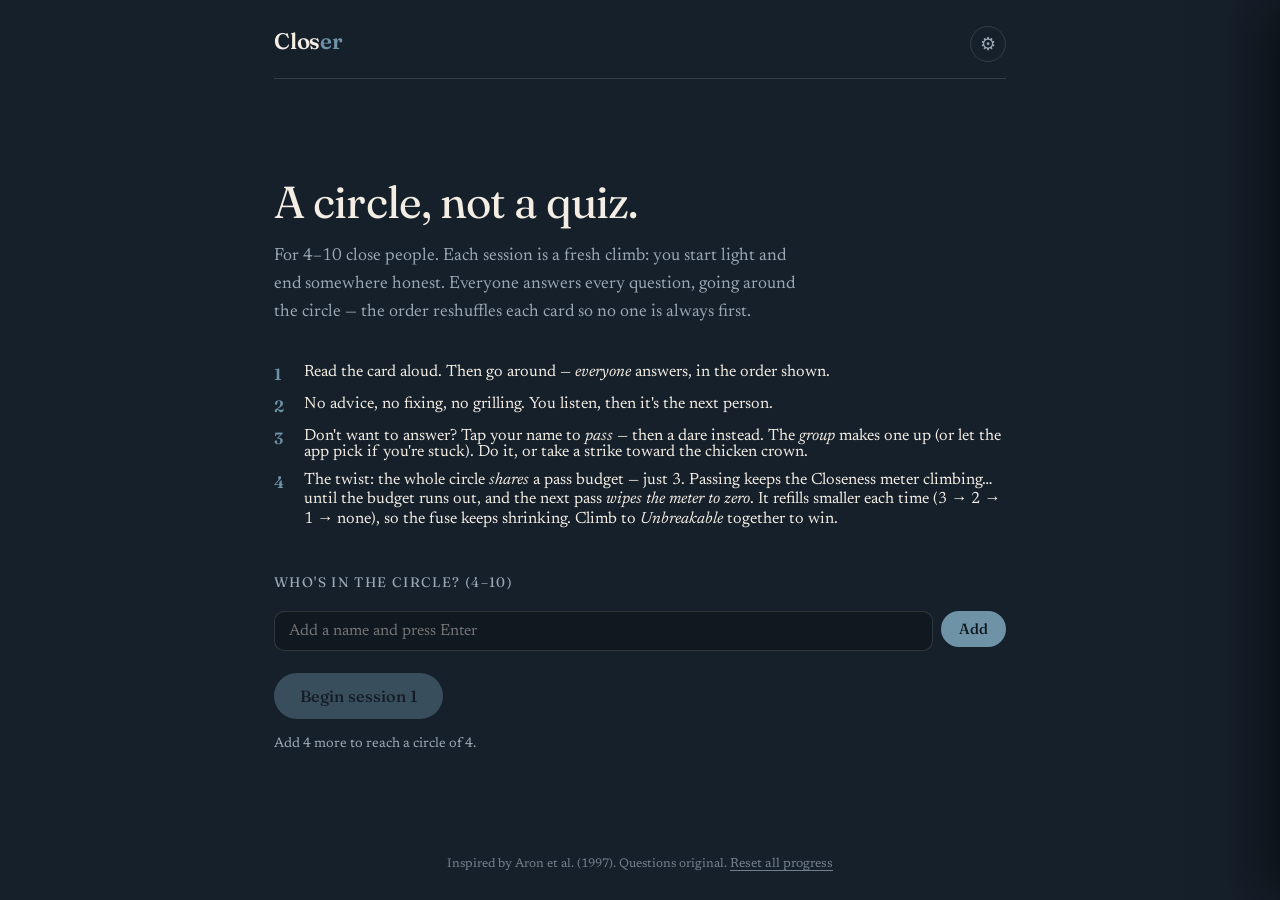
==== commit 35fd80c8: "feat: game modes + live settings drawer Add a settings model (one mutable object replacing the hardc" ====
--- a/index.html
+++ b/index.html
@@ -4,151 +4,17 @@
 <meta charset="UTF-8">
 <meta name="viewport" content="width=device-width, initial-scale=1.0">
 <title>Closer — group circle</title>
-<style>
-  @import url('https://fonts.googleapis.com/css2?family=Fraunces:opsz,wght@9..144,400;9..144,500;9..144,600&family=Newsreader:ital,opsz@0,6..72;1,6..72&family=Noto+Serif+TC:wght@400;500&display=swap');
-  :root{
-    --bg:#16202b; --ink:#f3ede3; --muted:#9aa9b4;
-    --t1:#6f93a6; --t2:#c98b6b; --t3:#b1607a;
-    --line:rgba(243,237,227,.14); --accent:var(--t1);
-  }
-  *{box-sizing:border-box;margin:0;padding:0}
-  html,body{height:100%}
-  body{background:var(--bg);color:var(--ink);font-family:'Newsreader',Georgia,serif;
-    -webkit-font-smoothing:antialiased;min-height:100dvh;display:flex;flex-direction:column;
-    overflow-x:hidden;transition:background .9s ease;}
-  body[data-tier="2"]{--accent:var(--t2);background:#1a1c24}
-  body[data-tier="3"]{--accent:var(--t3);background:#1d1820}
-  .wrap{flex:1;display:flex;flex-direction:column;max-width:780px;width:100%;margin:0 auto;padding:26px 24px 30px}
-  header{display:flex;align-items:baseline;justify-content:space-between;gap:16px;padding-bottom:16px;border-bottom:1px solid var(--line)}
-  .logo{font-family:'Fraunces',serif;font-weight:600;font-size:1.4rem;letter-spacing:-.01em}
-  .logo span{color:var(--accent);transition:color .9s}
-  .sesstag{font-family:'Fraunces',serif;font-size:.82rem;color:var(--muted);letter-spacing:.04em}
-  .stage{flex:1;display:flex;flex-direction:column;justify-content:center;padding:30px 0}
-
-  h1{font-family:'Fraunces',serif;font-weight:400;font-size:clamp(1.9rem,5.6vw,2.8rem);line-height:1.1;letter-spacing:-.02em;margin-bottom:16px}
-  p.lead{color:var(--muted);font-size:1.1rem;line-height:1.6;max-width:54ch;margin-bottom:14px}
-  .rules{list-style:none;margin:18px 0 26px}
-  .rules li{display:flex;gap:12px;align-items:flex-start;padding:6px 0;font-size:1.02rem}
-  .rules li b{font-family:'Fraunces',serif;color:var(--accent);font-weight:600;min-width:18px;transition:color .9s}
-
-  .field{margin:14px 0 22px}
-  .field label{display:block;font-family:'Fraunces',serif;font-size:.86rem;letter-spacing:.1em;text-transform:uppercase;color:var(--muted);margin-bottom:10px}
-  .names{display:flex;flex-wrap:wrap;gap:8px;margin-bottom:10px}
-  .chip{display:inline-flex;align-items:center;gap:7px;background:rgba(255,255,255,.06);border:1px solid var(--line);border-radius:999px;padding:6px 12px;font-size:.98rem}
-  .chip button{background:none;border:0;color:var(--muted);cursor:pointer;font-size:1.05rem;line-height:1;padding:0}
-  .chip button:hover{color:var(--ink)}
-  .addrow{display:flex;gap:8px}
-  .addrow input{flex:1;background:rgba(0,0,0,.25);border:1px solid var(--line);border-radius:10px;color:var(--ink);
-    font-family:'Newsreader',serif;font-size:1rem;padding:11px 14px}
-  .addrow input:focus{outline:0;border-color:var(--accent)}
-
-  .btn{font-family:'Fraunces',serif;font-weight:500;font-size:1.02rem;background:var(--accent);color:#10171f;
-    border:0;border-radius:999px;padding:13px 26px;cursor:pointer;transition:transform .15s,filter .2s,background .9s;align-self:flex-start}
-  .btn:hover{transform:translateY(-1px);filter:brightness(1.06)}
-  .btn:disabled{opacity:.4;cursor:not-allowed;transform:none}
-  .btn.ghost{background:none;color:var(--ink);border:1px solid var(--line)}
-  .btn.ghost:hover{border-color:var(--accent)}
-  .btn.sm{padding:9px 18px;font-size:.92rem}
-
-  .meta{display:flex;align-items:center;justify-content:space-between;gap:14px;margin-bottom:24px}
-  .tierlabel{display:flex;align-items:center;gap:10px;font-family:'Fraunces',serif;font-size:.84rem;letter-spacing:.14em;text-transform:uppercase;color:var(--accent);transition:color .9s}
-  .dots{display:flex;gap:6px}.dot{width:7px;height:7px;border-radius:50%;background:var(--line)}.dot.on{background:var(--accent)}
-  .counter{font-size:.9rem;color:var(--muted);font-variant-numeric:tabular-nums}
-  .qnum{font-family:'Fraunces',serif;font-size:.9rem;color:var(--muted);margin-bottom:14px}
-  .question{font-family:'Fraunces',serif;font-weight:400;font-size:clamp(1.45rem,4.4vw,2.3rem);line-height:1.22;letter-spacing:-.015em;margin-bottom:14px;
-    opacity:0;transform:translateY(10px);animation:rise .6s cubic-bezier(.2,.7,.2,1) forwards}
-  @keyframes rise{to{opacity:1;transform:none}}
-  .langtoggle{background:none;border:1px solid var(--line);border-radius:999px;color:var(--muted);
-    font-family:'Newsreader',serif;font-size:.86rem;padding:5px 14px;cursor:pointer;transition:.2s;margin-bottom:16px}
-  .langtoggle:hover{color:var(--ink);border-color:var(--accent)}
-  .langtoggle.on{color:var(--accent);border-color:var(--accent)}
-  .qzh{font-family:'Noto Serif TC','Fraunces',serif;font-weight:400;font-size:clamp(1.3rem,4vw,2rem);
-    line-height:1.5;letter-spacing:.01em;color:var(--ink);margin-bottom:22px;padding-left:16px;
-    border-left:2px solid var(--accent);overflow:hidden;max-height:0;opacity:0;
-    transition:max-height .45s ease,opacity .35s ease,padding .3s ease,margin .3s ease}
-  .qzh.show{max-height:360px;opacity:1}
-  .qzh:not(.show){padding:0 0 0 16px;margin-bottom:0;border-color:transparent}
-
-  .order{border:1px solid var(--line);border-radius:16px;padding:16px 18px;margin-bottom:24px;background:rgba(0,0,0,.18)}
-  .order .cap{font-family:'Fraunces',serif;font-size:.78rem;letter-spacing:.12em;text-transform:uppercase;color:var(--muted);margin-bottom:12px}
-  .seq{display:flex;flex-wrap:wrap;gap:8px}
-  .who{display:inline-flex;align-items:center;gap:8px;padding:7px 13px;border-radius:999px;border:1px solid var(--line);font-size:.98rem;transition:.25s;cursor:pointer}
-  .who:hover{border-color:var(--accent);background:rgba(255,255,255,.04)}
-  .who .i{font-family:'Fraunces',serif;font-size:.78rem;color:var(--muted);font-variant-numeric:tabular-nums}
-  .who.first{border-color:var(--accent);background:rgba(255,255,255,.05)}
-  .who.first .i{color:var(--accent)}
-  .who.done{opacity:.4;text-decoration:line-through}
-  .who .strike{color:var(--t3);font-size:.82rem;letter-spacing:1px}
-  .order .hint{font-size:.82rem;color:var(--muted);margin-top:12px;font-style:italic}
-  /* dare panel */
-  .dare{border:1px solid var(--accent);border-radius:16px;padding:18px 20px;margin-bottom:24px;background:rgba(0,0,0,.28);
-    animation:rise .5s cubic-bezier(.2,.7,.2,1) both}
-  .dare .cap{font-family:'Fraunces',serif;font-size:.78rem;letter-spacing:.12em;text-transform:uppercase;color:var(--accent);margin-bottom:10px}
-  .dare .who-passed{font-family:'Fraunces',serif;font-weight:600}
-  .dare .text{font-family:'Fraunces',serif;font-size:clamp(1.15rem,3.4vw,1.5rem);line-height:1.34;margin:6px 0 16px}
-  .dare .row{display:flex;gap:10px;flex-wrap:wrap}
-  .dare .btn.danger{background:none;border:1px solid var(--t3);color:var(--t3)}
-  .dare .btn.danger:hover{background:var(--t3);color:#10171f;filter:none}
-  .scorebar{display:flex;align-items:center;gap:8px;font-size:.82rem;color:var(--muted);flex-wrap:wrap}
-  .scorebar .pill{display:inline-flex;align-items:center;gap:5px;border:1px solid var(--line);border-radius:999px;padding:3px 10px}
-  .scorebar .pill b{color:var(--ink);font-family:'Fraunces',serif;font-weight:600}
-  .scorebar .crown{color:var(--t2)}
-  /* closeness meter (shared goal) */
-  .meter{border:1px solid var(--line);border-radius:14px;padding:13px 16px;margin-bottom:20px;background:rgba(0,0,0,.2)}
-  .meter-head{display:flex;justify-content:space-between;align-items:baseline;margin-bottom:9px}
-  .meter-level{font-family:'Fraunces',serif;font-weight:600;font-size:1.02rem;color:var(--accent);transition:color .9s}
-  .meter-streak{font-size:.84rem;color:var(--muted);font-variant-numeric:tabular-nums}
-  .meter-track{height:8px;background:var(--line);border-radius:99px;overflow:hidden}
-  .meter-track i{display:block;height:100%;width:0;border-radius:99px;
-    background:linear-gradient(90deg,var(--t1),var(--t2),var(--t3));transition:width .6s cubic-bezier(.2,.7,.2,1)}
-  .meter-rungs{display:flex;justify-content:space-between;margin-top:7px}
-  .meter-rungs span{font-size:.68rem;letter-spacing:.02em;color:var(--muted);opacity:.55;transition:.4s;white-space:nowrap}
-  .meter-rungs span.hit{color:var(--accent);opacity:1;font-weight:600}
-  .meter.broke{animation:shake .5s}
-  @keyframes shake{10%,90%{transform:translateX(-2px)}30%,70%{transform:translateX(4px)}50%{transform:translateX(-5px)}}
-  .who .tok{font-size:.72rem;color:var(--t2);letter-spacing:1px}
-  .who.broke-token{border-color:var(--t3)}
-  /* toast */
-  .toast{position:fixed;left:50%;bottom:34px;transform:translateX(-50%) translateY(20px);opacity:0;pointer-events:none;
-    background:#0f161e;border:1px solid var(--accent);border-radius:14px;padding:14px 22px;max-width:90vw;text-align:center;
-    box-shadow:0 18px 50px rgba(0,0,0,.55);transition:opacity .35s,transform .35s;z-index:50}
-  .toast.show{opacity:1;transform:translateX(-50%) translateY(0)}
-  .toast .big{font-family:'Fraunces',serif;font-size:1.15rem;font-weight:600;color:var(--accent)}
-  .toast .sub{font-size:.9rem;color:var(--muted);margin-top:3px}
-  .toast.bad{border-color:var(--t3)}.toast.bad .big{color:var(--t3)}
-  .toast.win{border-color:var(--t2)}.toast.win .big{color:var(--t2)}
-  .board{list-style:none;max-width:420px;margin:0 auto 22px;text-align:left}
-  .board li{display:flex;justify-content:space-between;align-items:center;padding:9px 14px;border:1px solid var(--line);border-radius:12px;margin-bottom:8px}
-  .board li .nm{font-family:'Fraunces',serif}
-  .board li .sc{color:var(--muted);font-variant-numeric:tabular-nums}
-  .board li.king{border-color:var(--t2)}
-  .board li.king .nm{color:var(--t2)}
-  .board li.clean{border-color:var(--t1)}
-  .board li.clean .nm{color:var(--t1)}
-  .controls{display:flex;gap:12px;flex-wrap:wrap;align-items:center}
-  .progress{margin-top:auto;padding-top:24px}
-  .bar{height:3px;background:var(--line);border-radius:2px;overflow:hidden}
-  .bar i{display:block;height:100%;background:var(--accent);width:0;transition:width .5s ease,background .9s}
-
-  .seam,.end{text-align:center}
-  .seam .small,.end .small{color:var(--muted);letter-spacing:.14em;text-transform:uppercase;font-family:'Fraunces',serif;font-size:.78rem;margin-bottom:10px}
-  .seam h2,.end h2{font-family:'Fraunces',serif;font-weight:400;font-size:clamp(1.6rem,5vw,2.4rem);line-height:1.18;margin-bottom:14px}
-  .seam p,.end p{color:var(--muted);max-width:48ch;margin:0 auto 26px;line-height:1.62;font-size:1.06rem}
-  .seam .btn,.end .btn{align-self:center}
-  .endrow{display:flex;gap:12px;justify-content:center;flex-wrap:wrap}
-  .banknote{margin-top:18px;font-size:.86rem;color:var(--muted)}
-  .hidden{display:none!important}
-  footer{color:var(--muted);font-size:.78rem;text-align:center;padding-top:8px;opacity:.7}
-  .reset{background:none;border:0;color:var(--muted);font-family:'Newsreader',serif;font-size:.82rem;cursor:pointer;text-decoration:underline;text-underline-offset:3px}
-  .reset:hover{color:var(--ink)}
-  @media (prefers-reduced-motion:reduce){*{animation:none!important;transition:none!important}}
-</style>
+<link rel="stylesheet" href="styles.css">
+<script src="questions.js"></script>
 </head>
 <body data-tier="1">
 <div class="wrap">
   <header>
     <div class="logo">Clos<span>er</span></div>
-    <div class="sesstag" id="sesstag">&nbsp;</div>
+    <div class="headright">
+      <div class="sesstag" id="sesstag">&nbsp;</div>
+      <button class="gear" id="gearBtn" aria-label="Open settings" title="Settings">⚙</button>
+    </div>
   </header>
 
   <!-- SETUP -->
@@ -195,11 +61,11 @@
     <div class="qnum" id="qnum"></div>
     <h2 class="question" id="qtext"></h2>
     <button class="langtoggle" id="langBtn" aria-expanded="false">中文翻譯</button>
-    <p class="qzh" id="qzh"></p>
+    <div class="qzh" id="qzh"><div class="qzh-inner" id="qzhText" lang="zh-Hant"></div></div>
     <div class="order">
-      <div class="cap">Answer in this order</div>
+      <div class="cap" id="orderCap">Answer in this order</div>
       <div class="seq" id="seq"></div>
-      <div class="hint">Chickening out? Tap your name — you'll draw a dare instead.</div>
+      <div class="hint" id="orderHint">Chickening out? Tap your name — you'll draw a dare instead.</div>
     </div>
     <div class="dare hidden" id="darePanel">
       <div class="cap">Pass · <span class="who-passed" id="dareWho"></span> ducked the question</div>
@@ -222,6 +88,7 @@
         </div>
       </div>
     </div>
+    <p class="listener-note hidden" id="listenerNote">🪞 Before the next card — each person, reflect back one thing you heard.</p>
     <div class="controls">
       <button class="btn" id="nextBtn">Everyone's answered — next card</button>
       <button class="btn ghost sm" id="reshuffleBtn">Reshuffle order</button>
@@ -259,667 +126,20 @@
   </footer>
 </div>
 
+<div class="drawer-backdrop" id="settingsBackdrop"></div>
+<aside class="drawer" id="settingsDrawer" aria-label="Game settings" aria-hidden="true">
+  <div class="drawer-head">
+    <div class="drawer-title">Game settings</div>
+    <button class="drawer-close" id="settingsClose" aria-label="Close settings">×</button>
+  </div>
+  <p class="drawer-note">Pick a mode, or fine-tune anything — changes apply live, even mid-game.</p>
+  <div class="modes" id="settingsModes"></div>
+  <div id="settingsBody"></div>
+  <button class="btn ghost sm hidden" id="redrawBtn" style="margin-top:16px">Redraw remaining cards</button>
+</aside>
+
 <div class="toast" id="toast"><div class="big" id="toastBig"></div><div class="sub" id="toastSub"></div></div>
 
-<script>
-/* ============ QUESTION BANK ============ */
-/* Three tiers. Large enough that "no repeats across sessions" lasts many sessions. */
-const BANK = {
- warm:[
-  "What's a small, ordinary thing that reliably makes your whole day better?",
-  "If a stranger shadowed you for a day, what would they get completely wrong about you?",
-  "What did you want to be when you were eight, and what did eight-year-old you understand that you've forgotten?",
-  "What's something you were sure you'd grow out of and never did?",
-  "If your life had a song playing under it right now, what would be on?",
-  "What's the best compliment you've ever gotten that the person has surely forgotten giving?",
-  "What's a slightly weird comfort or ritual you'd never give up?",
-  "If you could be effortlessly great at one skill overnight, which — and would you actually want the 'effortless' part?",
-  "What do you find beautiful that most people walk right past?",
-  "Invite any three people, living or dead, to dinner — who's at the table?",
-  "When did you last laugh so hard it hurt, and what set it off?",
-  "What's a hill you'll happily die on that absolutely does not matter?",
-  "What's the most overrated and the most underrated of the five senses, in your view?",
-  "What fictional world would you actually want to live in, knowing the downsides?",
-  "What's a tiny skill or party trick of yours nobody here knows about?",
-  "What's something you've changed your mind about in the last year?",
-  "What's your most-used app or object, and what does it say about you?",
-  "If you had a totally free day with zero obligations, walk us through it.",
-  "What smell instantly transports you somewhere, and where?",
-  "What's a piece of advice you ignored and were right to ignore?",
-  "What's the last thing that genuinely delighted you?",
-  "What did you collect, build, or obsess over as a kid?",
-  "What's a rule you happily break?",
-  "If you could keep one ordinary morning from your life on a loop, which one — and what made it ordinary?",
-  "What's something you find easy that a lot of people seem to find hard?",
-  "What's a place — real or imagined — you go to in your head to feel calm?",
-  "What's the pettiest thing that can ruin your mood?",
-  "What's a compliment you've wanted to give someone here but haven't?",
-  "What's a food that tastes like your childhood?",
-  "What's a small win from this past week you didn't tell anyone about?",
-  "Who's someone we'd be surprised to learn how much they mean to you?",
-  "What's the strangest job you'd genuinely be good at?"
- ],
- deep:[
-  "Who taught you the most without ever trying to teach you anything?",
-  "Is there a past version of yourself you feel tenderness toward now, even if you didn't then?",
-  "What did you believe deeply at twenty that you've since let go of — and what changed your mind?",
-  "What's a moment you're proud of that you've never really told anyone?",
-  "What does your family teach you about how you love people now?",
-  "If you could relive one conversation and say the thing you didn't say, which?",
-  "What's a fear you carry that you suspect isn't really about the thing you say it's about?",
-  "When have you felt most like yourself — and who, if anyone, was there?",
-  "What kindness has someone shown you that you've never been able to repay?",
-  "What do you hope is true about you that you're not yet sure of?",
-  "What's a dream you've quietly downsized — and do you want to un-downsize it?",
-  "When did you last feel genuinely understood, and by whom?",
-  "What's a hard thing you're going through right now that you've been minimizing?",
-  "What's something you're still grieving, even if it doesn't look like grief from outside?",
-  "What did a failure teach you that success never would have?",
-  "What part of getting older are you most afraid of?",
-  "When did you realize your parents (or who raised you) were just people?",
-  "What do you wish the people who love you understood without you having to explain?",
-  "What's a door you chose not to walk through that you still wonder about?",
-  "What do you do with your anger, and where did you learn that?",
-  "What's a kind of love you find hardest to accept when it's offered to you?",
-  "What's something you've been quietly proud of and haven't told anyone?",
-  "When have you felt the most alone this past year?",
-  "What's a regret that still visits you sometimes?",
-  "What's the bravest thing you've done that no one would call brave?",
-  "Whose approval are you still chasing, even if you'd never admit it?",
-  "What's a belief you hold that you suspect you'd struggle to defend?",
-  "What did you need as a kid that you didn't get, and how do you give it to yourself now?",
-  "What's something you're working hard to become, that isn't visible yet?",
-  "When did you last surprise yourself?",
-  "What do you need more of from the people closest to you?",
-  "What's a story your family tells about you that you've never corrected?"
- ],
- deepest:[
-  "What do you rarely say out loud because saying it makes it real?",
-  "When did you last cry, and what was it about?",
-  "What's a regret you've made peace with — and one you haven't?",
-  "What's true about you that you're a little afraid the people here would think differently of you for knowing?",
-  "When have you felt most lonely, even surrounded by people?",
-  "What part of yourself are you hoping the people who love you will be patient with?",
-  "If tonight were the last time you saw everyone here, what would you want each of them to know?",
-  "What's a wound from your past that still shapes how you need to be loved?",
-  "Go around: tell the person on your left one true thing you admire in them.",
-  "What's something you've never told this group that you trust them enough to say now?",
-  "What do you most want to be forgiven for?",
-  "Go around: name a strength you see in the person to your right that you suspect they undervalue.",
-  "What's a fear about your future you've never said out loud?",
-  "When did someone see you clearly at a moment you felt invisible?",
-  "What would you want said about you, by someone who really knew you, when you're gone?",
-  "What's the hardest thing you're carrying right now that you came here not planning to mention?",
-  "Go around: tell someone here about a moment they were there for you that they may not even remember.",
-  "What's a way you've changed that you're not sure the people who knew the old you have noticed?",
-  "What do you most need to hear right now, even if no one can promise it?",
-  "What's something tender you think about the people in this circle but rarely say?",
-  "When were you most afraid of losing someone in this room?",
-  "What's a part of your inner life that surprises even you?",
-  "Go around: finish the sentence to the group — 'something I've never thanked you for is…'",
-  "What's the truest thing you could say about who you are right now, tonight?",
-  "What are you hoping will be different about your life a year from now, and are you afraid to say it?",
-  "What's a question you wish someone would ask you?",
-  "Look around the circle: what do you want to remember about this exact group of people, years from now?"
- ]
-};
-
-/* ============ Traditional Chinese (Taiwan) translations, keyed by English ============ */
-const ZH = {
- "What's a small, ordinary thing that reliably makes your whole day better?":"有什麼微不足道的小事，總能讓你一整天都變好？",
- "If a stranger shadowed you for a day, what would they get completely wrong about you?":"如果有個陌生人跟著你一整天，他們會對你產生什麼完全錯誤的印象？",
- "What did you want to be when you were eight, and what did eight-year-old you understand that you've forgotten?":"八歲時你想成為什麼？那時的你懂得哪些你現在已經忘記的事？",
- "What's something you were sure you'd grow out of and never did?":"有什麼是你曾確信長大後會擺脫、卻始終沒擺脫的？",
- "If your life had a song playing under it right now, what would be on?":"如果此刻你的人生有一首背景音樂，會是哪一首？",
- "What's the best compliment you've ever gotten that the person has surely forgotten giving?":"你收過最棒、而對方肯定早就忘了曾說過的讚美是什麼？",
- "What's a slightly weird comfort or ritual you'd never give up?":"有什麼有點古怪、卻讓你安心、絕不願放棄的習慣或儀式？",
- "If you could be effortlessly great at one skill overnight, which — and would you actually want the 'effortless' part?":"如果你能一夜之間毫不費力地精通一項技能，會是哪一項？而你真的想要「毫不費力」這部分嗎？",
- "What do you find beautiful that most people walk right past?":"有什麼你覺得很美、大多數人卻視而不見的事物？",
- "Invite any three people, living or dead, to dinner — who's at the table?":"邀請任何三個人共進晚餐，無論在世與否——餐桌上會有誰？",
- "When did you last laugh so hard it hurt, and what set it off?":"你上次笑到肚子痛是什麼時候？是什麼引起的？",
- "What's a hill you'll happily die on that absolutely does not matter?":"有什麼其實一點都不重要、你卻願意死守到底的堅持？",
- "What's the most overrated and the most underrated of the five senses, in your view?":"在你看來，五感當中哪一個被高估、哪一個被低估？",
- "What fictional world would you actually want to live in, knowing the downsides?":"明知有缺點，你還是真的想住進哪個虛構世界？",
- "What's a tiny skill or party trick of yours nobody here knows about?":"有什麼在場沒人知道的小本領或派對才藝？",
- "What's something you've changed your mind about in the last year?":"過去一年裡，有什麼事你改變了看法？",
- "What's your most-used app or object, and what does it say about you?":"你最常用的 app 或物品是什麼？它透露了你的什麼？",
- "If you had a totally free day with zero obligations, walk us through it.":"如果你有完全自由、毫無義務的一天，帶我們走過你會怎麼過。",
- "What smell instantly transports you somewhere, and where?":"有什麼氣味會瞬間把你帶到某個地方？是哪裡？",
- "What's a piece of advice you ignored and were right to ignore?":"有什麼建議你當初沒理會，事後證明不理會是對的？",
- "What's the last thing that genuinely delighted you?":"最近一件真正讓你感到欣喜的事是什麼？",
- "What did you collect, build, or obsess over as a kid?":"小時候你收集、製作或著迷於什麼？",
- "What's a rule you happily break?":"有什麼規則是你樂於打破的？",
- "If you could keep one ordinary morning from your life on a loop, which one — and what made it ordinary?":"如果你能讓人生中某個平凡的早晨不斷重播，會是哪一個？是什麼讓它如此平凡？",
- "What's something you find easy that a lot of people seem to find hard?":"有什麼事你覺得很容易、許多人卻覺得很難？",
- "What's a place — real or imagined — you go to in your head to feel calm?":"有什麼地方——真實或想像——是你會在腦海中前往、藉以平靜下來的？",
- "What's the pettiest thing that can ruin your mood?":"什麼樣最微不足道的小事就能毀掉你的心情？",
- "What's a compliment you've wanted to give someone here but haven't?":"有什麼讚美你一直想對在場某人說、卻還沒說出口？",
- "What's a food that tastes like your childhood?":"有什麼食物吃起來就像你的童年？",
- "What's a small win from this past week you didn't tell anyone about?":"過去這一週有什麼你沒跟任何人提起的小小勝利？",
- "Who's someone we'd be surprised to learn how much they mean to you?":"有誰對你的意義之深，會讓我們感到意外？",
- "What's the strangest job you'd genuinely be good at?":"有什麼最奇怪的工作是你其實會做得很好的？",
-
- "Who taught you the most without ever trying to teach you anything?":"誰從沒打算教你什麼，卻教會了你最多？",
- "Is there a past version of yourself you feel tenderness toward now, even if you didn't then?":"有沒有某個過去的自己，是你如今心生憐惜、儘管當時並非如此？",
- "What did you believe deeply at twenty that you've since let go of — and what changed your mind?":"二十歲時你深信不疑、後來卻放下的是什麼？是什麼改變了你的想法？",
- "What's a moment you're proud of that you've never really told anyone?":"有什麼讓你自豪、卻從未真正告訴過任何人的時刻？",
- "What does your family teach you about how you love people now?":"你的家庭，教會了你如今如何去愛人？",
- "If you could relive one conversation and say the thing you didn't say, which?":"如果你能重來一次某場對話、說出當時沒說的話，會是哪一場？",
- "What's a fear you carry that you suspect isn't really about the thing you say it's about?":"你心裡有什麼恐懼，你懷疑它其實並不是你口中所說的那回事？",
- "When have you felt most like yourself — and who, if anyone, was there?":"你什麼時候最覺得自己就是自己？當時有誰在場（如果有的話）？",
- "What kindness has someone shown you that you've never been able to repay?":"有誰對你的善意，是你一直無以回報的？",
- "What do you hope is true about you that you're not yet sure of?":"有什麼關於你的事，你希望是真的、卻還不確定？",
- "What's a dream you've quietly downsized — and do you want to un-downsize it?":"有什麼夢想你悄悄縮小了？你想把它放大回去嗎？",
- "When did you last feel genuinely understood, and by whom?":"你上次真正感到被理解是什麼時候？被誰？",
- "What's a hard thing you're going through right now that you've been minimizing?":"你現在正經歷什麼難關，卻一直把它輕描淡寫？",
- "What's something you're still grieving, even if it doesn't look like grief from outside?":"有什麼你仍在哀悼的事，即使從外表看起來不像哀傷？",
- "What did a failure teach you that success never would have?":"有什麼是失敗教會你、而成功永遠教不會的？",
- "What part of getting older are you most afraid of?":"對於變老，你最害怕的是哪一部分？",
- "When did you realize your parents (or who raised you) were just people?":"你什麼時候意識到，你的父母（或撫養你的人）也不過是凡人？",
- "What do you wish the people who love you understood without you having to explain?":"你多希望愛你的人不必你解釋就能明白什麼？",
- "What's a door you chose not to walk through that you still wonder about?":"有哪扇門是你當初選擇不走進去、至今仍念念不忘的？",
- "What do you do with your anger, and where did you learn that?":"你都如何處理你的憤怒？這是從哪裡學來的？",
- "What's a kind of love you find hardest to accept when it's offered to you?":"當別人對你付出時，哪一種愛是你最難以接受的？",
- "What's something you've been quietly proud of and haven't told anyone?":"有什麼是你默默自豪、卻沒告訴過任何人的？",
- "When have you felt the most alone this past year?":"過去這一年，你什麼時候感到最孤獨？",
- "What's a regret that still visits you sometimes?":"有什麼遺憾至今偶爾仍會找上你？",
- "What's the bravest thing you've done that no one would call brave?":"你做過最勇敢、卻沒人會稱之為勇敢的事是什麼？",
- "Whose approval are you still chasing, even if you'd never admit it?":"你至今仍在追求誰的認可，即使你絕不會承認？",
- "What's a belief you hold that you suspect you'd struggle to defend?":"你抱持什麼信念，卻懷疑自己其實難以為它辯護？",
- "What did you need as a kid that you didn't get, and how do you give it to yourself now?":"小時候你需要、卻沒得到的是什麼？如今你又如何給予自己？",
- "What's something you're working hard to become, that isn't visible yet?":"你正努力成為什麼樣的人，而這還看不出來？",
- "When did you last surprise yourself?":"你上次讓自己感到意外是什麼時候？",
- "What do you need more of from the people closest to you?":"你需要最親近的人多給你一些什麼？",
- "What's a story your family tells about you that you've never corrected?":"你的家人講過什麼關於你的故事，是你從未糾正過的？",
-
- "What do you rarely say out loud because saying it makes it real?":"有什麼話你很少說出口，因為一說出來它就成真了？",
- "When did you last cry, and what was it about?":"你上次哭是什麼時候？為了什麼？",
- "What's a regret you've made peace with — and one you haven't?":"有什麼遺憾你已經釋懷了？又有哪一個還沒有？",
- "What's true about you that you're a little afraid the people here would think differently of you for knowing?":"有什麼關於你的真相，你有點害怕在場的人知道後會對你改觀？",
- "When have you felt most lonely, even surrounded by people?":"你什麼時候即使身邊圍滿了人、卻感到最孤獨？",
- "What part of yourself are you hoping the people who love you will be patient with?":"你希望愛你的人能對你的哪一部分多點耐心？",
- "If tonight were the last time you saw everyone here, what would you want each of them to know?":"如果今晚是你最後一次見到在場的每個人，你會想讓他們各自知道什麼？",
- "What's a wound from your past that still shapes how you need to be loved?":"有什麼過去的傷，至今仍形塑著你需要被愛的方式？",
- "Go around: tell the person on your left one true thing you admire in them.":"依序進行：告訴你左邊的人一件你真心欣賞他的事。",
- "What's something you've never told this group that you trust them enough to say now?":"有什麼你從未告訴過這群人的事，而你現在夠信任他們、願意說出來？",
- "What do you most want to be forgiven for?":"你最想為什麼事被原諒？",
- "Go around: name a strength you see in the person to your right that you suspect they undervalue.":"依序進行：說出你在右邊的人身上看到、而你懷疑他自己低估了的一項長處。",
- "What's a fear about your future you've never said out loud?":"有什麼對未來的恐懼是你從未說出口的？",
- "When did someone see you clearly at a moment you felt invisible?":"在你覺得自己彷彿隱形的時刻，有誰曾真正看見了你？",
- "What would you want said about you, by someone who really knew you, when you're gone?":"當你離開人世時，你會希望一個真正了解你的人怎麼形容你？",
- "What's the hardest thing you're carrying right now that you came here not planning to mention?":"你此刻肩上扛著最沉重、卻原本不打算在這裡提起的事是什麼？",
- "Go around: tell someone here about a moment they were there for you that they may not even remember.":"依序進行：告訴在場某人，一個他曾陪伴你、而他自己可能根本不記得的時刻。",
- "What's a way you've changed that you're not sure the people who knew the old you have noticed?":"你有什麼樣的轉變，是認識舊日的你的人未必察覺到的？",
- "What do you most need to hear right now, even if no one can promise it?":"此刻你最需要聽到什麼，即使沒有人能夠保證？",
- "What's something tender you think about the people in this circle but rarely say?":"對於這個圈子裡的人，你心中有什麼溫柔的想法、卻很少說出口？",
- "When were you most afraid of losing someone in this room?":"你什麼時候最害怕失去這房間裡的某個人？",
- "What's a part of your inner life that surprises even you?":"你的內心世界有哪一部分，連你自己都感到意外？",
- "Go around: finish the sentence to the group — 'something I've never thanked you for is…'":"依序進行，對著大家把這句話說完——「有一件我從沒謝過你們的事是……」",
- "What's the truest thing you could say about who you are right now, tonight?":"關於此刻、今晚的你是誰，你能說出最真實的一句話是什麼？",
- "What are you hoping will be different about your life a year from now, and are you afraid to say it?":"一年後你希望自己的人生有什麼不同？你害怕說出來嗎？",
- "What's a question you wish someone would ask you?":"有什麼問題是你希望有人來問你的？",
- "Look around the circle: what do you want to remember about this exact group of people, years from now?":"環顧這個圈子：多年以後，你會想記住關於此刻這群人的什麼？"
-};
-
-/* ============ Dare deck — escalates with the tier. Pass a question → draw one of these. ============ */
-const DARES = {
- warm:[
-  "Do your best impression of someone else in the circle until they guess who it is.",
-  "Speak only in questions until it's your turn again.",
-  "Let the person on your left pick any one of the warm-up questions for you to answer right now.",
-  "Show the group the last photo in your camera roll and explain it.",
-  "Talk in an accent that isn't yours until the next card.",
-  "Do 10 seconds of your signature dance, no music.",
-  "Read the next question aloud in the most dramatic voice you can manage.",
-  "Pay a genuine compliment to every single person in the circle before moving on.",
-  "Let the group give you a new nickname for the rest of the session.",
-  "Share the most-used emoji in your messages and what it really means.",
-  "Swap seats with the person across from you and answer as if you were them.",
-  "Do your best villain laugh, and commit to it."
- ],
- deep:[
-  "Answer the question you just passed — but the person on your right asks it again in their own words.",
-  "Let the group choose a different deepening question for you, no passing this one.",
-  "Show and read your last text to the person you love most.",
-  "Tell the circle the most recent thing that made you cry or nearly cry.",
-  "Give the person across from you one piece of advice you actually need to hear yourself.",
-  "Name the thing you were tempted to lie about earlier tonight — you don't have to explain.",
-  "Let the person to your left ask you ONE question of their choosing, and answer it honestly.",
-  "Confess one small thing you've been pretending you're fine about.",
-  "Tell the group a fear you have about someone in this room — kindly.",
-  "Answer the next THREE questions first, no passing, before anyone else.",
-  "Reveal the screen time number you're least proud of and what app did it.",
-  "Tell everyone the compliment you most want to be true about yourself."
- ],
- deepest:[
-  "You can skip the answer — but tell the circle the real reason it's hard to say out loud.",
-  "Choose one person and tell them the thing you've never said but should.",
-  "Let the group ask you anything, once, and answer it with full honesty.",
-  "Answer the question — but to one specific person, looking only at them.",
-  "Tell the circle what you're most afraid they think of you, and let them respond.",
-  "Share the hardest truth you're willing to share tonight, on your own terms.",
-  "Name the person here you most want to be closer to, and say why.",
-  "Tell everyone one way you've changed because of someone in this room.",
-  "Say the sentence you've been editing in your head all night.",
-  "Let the person to your right say one true thing about you — and just receive it."
- ]
-};
-let darePool={warm:[],deep:[],deepest:[]};
-function dareFor(tier){
-  if(!darePool[tier] || darePool[tier].length===0) darePool[tier]=shuffle(DARES[tier]);
-  return darePool[tier].pop();
-}
-
-/* ============ Shared goal: the Closeness ladder ============ */
-/* Streak = consecutive cards answered by the WHOLE circle with zero passes. Any pass resets it to 0. */
-const LADDER=[
-  {at:0, name:"Strangers"},
-  {at:2, name:"Acquaintances"},
-  {at:4, name:"Friends"},      // unlocks a bonus card
-  {at:6, name:"Confidants"},   // unlocks a bonus card
-  {at:8, name:"Inner Circle"},
-  {at:11,name:"Unbreakable"}   // the win
-];
-const WIN_AT=11;
-const UNLOCK_LEVELS={4:true,6:true}; // streak thresholds that inject a bonus card
-// Bonus connection cards — only ever reached by collective courage.
-const BONUS=[
-  "Each person: tell the group one thing this circle gives you that you get nowhere else.",
-  "Go around: say the name of someone here and finish — 'I'm closer to you than I let on because…'",
-  "As a group, decide: who here is the bravest tonight, and tell them why.",
-  "Each person: name one moment from tonight you'll still remember a year from now.",
-  "Go around: tell the person across from you something you hope stays true about them."
-];
-let bonusPool=[];
-function bonusCard(){ if(bonusPool.length===0) bonusPool=shuffle(BONUS); return bonusPool.pop(); }
-function levelFor(streak){ let lv=LADDER[0]; for(const l of LADDER){ if(streak>=l.at) lv=l; } return lv; }
-
-/* ============ Per-session draw: keep totals near the original 12-card arc, all answered round-robin. */
-const DRAW = { warm:5, deep:4, deepest:3 }; // 12 cards/session
-const TIER_NAMES=["Warm-up","Deepening","Closer still"];
-const SEAMS=[null,
- {kicker:"Going deeper",title:"You've warmed up. Now it gets honest.",body:"These ask about what shaped you — memory, fear, the things you're proud of. Same circle, same order rule. Don't trade depth for speed; let each person finish."},
- {kicker:"The last stretch",title:"This is where it counts.",body:"These are tender. Some are for the whole circle, some ask you to turn to one person. Slow all the way down. The listening matters as much as the answering."}];
-
-/* ============ Persistence ============ */
-const KEY="closer-group-v1";
-const DEFAULT_PEOPLE = [];
-const blank={ used:{warm:[],deep:[],deepest:[]}, sessions:0, people:DEFAULT_PEOPLE.slice() };
-async function loadState(){
-  try{ const r=await window.storage.get(KEY); if(r&&r.value) return JSON.parse(r.value); }catch(e){}
-  return JSON.parse(JSON.stringify(blank));
-}
-async function saveState(){ try{ await window.storage.set(KEY, JSON.stringify(state)); }catch(e){} }
-let state=JSON.parse(JSON.stringify(blank));
-
-/* ============ Helpers ============ */
-const $=id=>document.getElementById(id);
-const shuffle=a=>{a=a.slice();for(let i=a.length-1;i>0;i--){const j=Math.floor(Math.random()*(i+1));[a[i],a[j]]=[a[j],a[i]];}return a;};
-function remaining(tier){ return BANK[tier].filter(q=>!state.used[tier].includes(q)); }
-function drawTier(tier,n){
-  let pool=remaining(tier);
-  if(pool.length<n){ // exhausted: recycle this tier, keep drawing fresh from the reset pool
-    state.used[tier]=[]; pool=BANK[tier].slice();
-  }
-  // Note: cards are NOT marked used here — only when actually shown (see renderCard).
-  // This way, stopping a session early returns the unseen cards to the pool.
-  return shuffle(pool).slice(0,n);
-}
-function totalRemaining(){ return remaining('warm').length+remaining('deep').length+remaining('deepest').length; }
-
-/* ============ Session state ============ */
-let cards=[];      // [{q,tier}]
-let pos=0;
-let order=[];      // names in answer order for current card
-let score={};      // per name: {strikes, dares, passes} for the current session
-let activePasser=null;
-let streak=0;          // cards climbed (continues through passes; only a budget-out resets it)
-let bestStreak=0;      // high-water mark this session
-let curLevel=0;        // index into LADDER reached
-let cardPassers=[];    // names who passed on the CURRENT card (for accurate cancel)
-let wonThisSession=false;
-// Shared pass budget: the whole circle shares it. Refills smaller after each reset: 3 → 2 → 1 → 0.
-const BUDGET_SEQ=[3,2,1,0];
-let budgetTier=0;             // index into BUDGET_SEQ
-let passBudget=BUDGET_SEQ[0]; // passes remaining before the meter resets
-let resets=0;                 // how many times the meter has been wiped this session
-let lastPassUndoable=false;   // whether the most recent pass can be cancelled (didn't trigger a reset)
-function resetScore(){ score={}; state.people.forEach(n=> score[n]={strikes:0,dares:0,passes:0}); }
-
-function bankNoteText(){
-  const sessionsLeft=Math.floor(totalRemaining()/(DRAW.warm+DRAW.deep+DRAW.deepest));
-  if(state.sessions===0) return `${BANK.warm.length+BANK.deep.length+BANK.deepest.length} questions in the bank — enough for about ${Math.floor((BANK.warm.length+BANK.deep.length+BANK.deepest.length)/12)} no-repeat sessions.`;
-  return `${totalRemaining()} unseen questions left — about ${sessionsLeft} more no-repeat session${sessionsLeft===1?'':'s'} before any recycle.`;
-}
-
-/* ============ Setup view (people) ============ */
-function renderNames(){
-  const wrap=$("names"); wrap.innerHTML="";
-  state.people.forEach((n,i)=>{
-    const c=document.createElement("span"); c.className="chip";
-    c.innerHTML=`${n} <button title="remove">×</button>`;
-    c.querySelector("button").onclick=()=>{ state.people.splice(i,1); saveState(); renderNames(); validate(); };
-    wrap.appendChild(c);
-  });
-  validate();
-}
-function validate(){
-  const ok=state.people.length>=4 && state.people.length<=10;
-  $("startBtn").disabled=!ok;
-  $("startNum").textContent = state.sessions>0 ? (state.sessions+1) : 1;
-  $("bankNote").textContent = state.people.length>10 ? "That's more than 10 — round-robin gets long. Trim the circle." :
-    (state.people.length<4 ? `Add ${4-state.people.length} more to reach a circle of 4.` : bankNoteText());
-}
-function addName(){
-  const v=$("nameInput").value.trim();
-  if(!v) return;
-  if(state.people.length>=10){ return; }
-  state.people.push(v); $("nameInput").value=""; saveState(); renderNames();
-}
-$("addBtn").onclick=addName;
-$("nameInput").addEventListener("keydown",e=>{ if(e.key==="Enter") addName(); });
-
-/* ============ Play ============ */
-function show(v){ ["setup","play","seam","end"].forEach(x=>$(x).classList.toggle("hidden",x!==v)); }
-function setTierTheme(t){ document.body.dataset.tier=String(t+1); }
-const tierIndex=t=> t==='warm'?0 : t==='deep'?1 : 2;
-
-function newOrder(){ order=shuffle(state.people); renderOrder(); }
-function renderOrder(){
-  const seq=$("seq"); seq.innerHTML="";
-  order.forEach((n,i)=>{
-    const el=document.createElement("span");
-    el.className="who"+(i===0?" first":"");
-    const v=score[n]||{strikes:0};
-    const strikes=v.strikes?` <span class="strike">${'✗'.repeat(v.strikes)}</span>`:'';
-    el.innerHTML=`<span class="i">${i+1}</span>${n}${strikes}`;
-    el.title=`${n}: tap to pass (draw a dare). The circle shares ${passBudget} pass${passBudget===1?'':'es'} before the meter resets.`;
-    el.onclick=()=>openDare(n);
-    seq.appendChild(el);
-  });
-}
-function renderMeter(broke){
-  const lv=levelFor(streak);
-  $("meterLevel").textContent=lv.name;
-  // fuse: how many shared passes remain before the next reset
-  const fuse = passBudget>0
-    ? `🔥 ${passBudget} shared pass${passBudget===1?'':'es'} left before reset`
-    : `⚠️ no passes left — the next pass wipes the meter`;
-  const climb = streak>0 ? `${streak} climbed · ${Math.max(0,WIN_AT-streak)} to Unbreakable · ` : "";
-  $("meterStreak").textContent = climb+fuse;
-  $("meterFill").style.width=`${Math.min(100,(streak/WIN_AT)*100)}%`;
-  const rungs=$("meterRungs"); rungs.innerHTML="";
-  LADDER.forEach(l=>{
-    const s=document.createElement("span");
-    s.textContent=l.name; if(streak>=l.at && l.at>0) s.className="hit";
-    rungs.appendChild(s);
-  });
-  const m=$("meter");
-  if(broke){ m.classList.remove("broke"); void m.offsetWidth; m.classList.add("broke"); }
-}
-let toastTimer=null;
-function toast(big,sub,kind){
-  const t=$("toast");
-  $("toastBig").textContent=big; $("toastSub").textContent=sub||"";
-  t.className="toast show"+(kind?(" "+kind):"");
-  clearTimeout(toastTimer); toastTimer=setTimeout(()=>t.classList.remove("show"), kind==="win"?4200:2600);
-}
-function renderScorebar(){
-  const sb=$("scorebar");
-  const entries=Object.entries(score);
-  const totalStrikes=entries.reduce((a,[,v])=>a+v.strikes,0);
-  const totalDares=entries.reduce((a,[,v])=>a+v.dares,0);
-  if(totalStrikes===0 && totalDares===0){ sb.innerHTML=`<span class="pill">No passes yet — everyone's all in 🔥</span>`; return; }
-  // current chicken leader
-  let max=Math.max(...entries.map(([,v])=>v.strikes));
-  const leaders=entries.filter(([,v])=>v.strikes===max && max>0).map(([n])=>n);
-  let html=`<span class="pill">😼 dares done: <b>${totalDares}</b></span>`;
-  html+=`<span class="pill">✗ strikes: <b>${totalStrikes}</b></span>`;
-  if(leaders.length) html+=`<span class="pill crown">👑 biggest chicken: <b>${leaders.join(' & ')}</b> (${max})</span>`;
-  sb.innerHTML=html;
-}
-
-/* ============ Dare flow ============ */
-function openDare(name){
-  activePasser=name;
-  const v=score[name];
-  if(v) v.passes++;
-  if(!cardPassers.includes(name)) cardPassers.push(name);
-
-  // Shared budget: spend one. The meter keeps climbing UNTIL the budget hits zero — then it wipes.
-  if(passBudget>0){
-    passBudget--;
-    lastPassUndoable=true; // didn't trigger a reset, so it can be cancelled cleanly
-    if(passBudget===0){
-      toast(`⚠️ Last shared pass spent`, `One more pass and the climb resets.`, "bad");
-    }
-    renderMeter(false);
-  } else {
-    // budget already empty → THIS pass wipes the meter and refills a smaller budget
-    lastPassUndoable=false;
-    const lost=levelFor(streak).name;
-    resets++;
-    streak=0;
-    budgetTier=Math.min(budgetTier+1,BUDGET_SEQ.length-1);
-    passBudget=BUDGET_SEQ[budgetTier];
-    renderMeter(true);
-    const refillMsg = passBudget>0 ? `Budget refills to just ${passBudget}.` : `No cushion left — every pass now resets instantly.`;
-    toast(`💔 ${name} wiped the meter`, `The circle falls from ${lost} back to Strangers. ${refillMsg}`, "bad");
-  }
-
-  $("dareWho").textContent=name;
-  // open in the CHOICE phase — group authors first, app is the fallback
-  $("dareChoice").classList.remove("hidden");
-  $("dareDo").classList.add("hidden");
-  $("dareText").textContent="";
-  $("darePanel").classList.remove("hidden");
-  $("darePanel").scrollIntoView({behavior:"smooth",block:"nearest"});
-  renderOrder(); renderScorebar();
-}
-function showDarePhase(text){
-  $("dareText").textContent=text;
-  $("dareChoice").classList.add("hidden");
-  $("dareDo").classList.remove("hidden");
-}
-function chooseGroupDare(){
-  // group invents it aloud — nothing for the app to show but a prompt
-  const who=$("dareWho").textContent;
-  showDarePhase(`Group: invent a dare for ${who} — make it fit the moment. When they've done it, mark it below.`);
-}
-function chooseAppDare(){ showDarePhase(dareFor(cards[pos].tier)); }
-function closeDare(){ $("darePanel").classList.add("hidden"); activePasser=null; }
-function dareDid(){ if(activePasser&&score[activePasser]) score[activePasser].dares++; closeDare(); renderScorebar(); renderOrder(); }
-function dareFail(){ if(activePasser&&score[activePasser]) score[activePasser].strikes++; closeDare(); renderScorebar(); renderOrder(); }
-
-function renderCard(){
-  const c=cards[pos]; const ti=tierIndex(c.tier);
-  // a card counts as "used" only once it's actually shown — so stopping early spares the rest
-  // (bonus cards aren't from the bank, so they never touch the used list)
-  if(!c.bonus && !state.used[c.tier].includes(c.q)){ state.used[c.tier].push(c.q); saveState(); }
-  setTierTheme(ti);
-  $("tierName").textContent= c.bonus ? "Bonus · unlocked" : TIER_NAMES[ti];
-  document.querySelectorAll(".dot").forEach((d,i)=>d.classList.toggle("on",i<=ti));
-  $("counter").textContent=`${pos+1} / ${cards.length}`;
-  $("qnum").textContent= c.bonus ? "🎁 Bonus connection card" : `Card ${pos+1} · ${state.people.length} answering`;
-  const q=$("qtext"); q.textContent=c.q; q.style.animation="none"; void q.offsetWidth; q.style.animation="";
-  // reset + load Mandarin translation for this card (English stays primary)
-  const zh=$("qzh"), lb=$("langBtn");
-  zh.textContent = ZH[c.q] || "（暫無翻譯）";
-  zh.classList.remove("show"); lb.classList.remove("on");
-  lb.textContent="中文翻譯"; lb.setAttribute("aria-expanded","false");
-  newOrder();
-  renderScorebar();
-  renderMeter(false);
-  cardPassers=[]; lastPassUndoable=false;
-  $("darePanel").classList.add("hidden"); activePasser=null;
-  $("dareChoice").classList.remove("hidden"); $("dareDo").classList.add("hidden");
-  $("barFill").style.width=`${((pos+1)/cards.length)*100}%`;
-  show("play");
-}
-
-function advance(){
-  // every card the circle gets through grows the climb; the meter only wipes when the shared budget runs out (handled on pass)
-  const before=levelFor(streak);
-  streak++;
-  if(streak>bestStreak) bestStreak=streak;
-  const after=levelFor(streak);
-  if(UNLOCK_LEVELS[streak]){
-    const b=bonusCard();
-    cards.splice(pos+1,0,{q:b,tier:cards[pos]?cards[pos].tier:'deep',bonus:true});
-    toast(`🎁 Bonus unlocked`, `Reaching ${after.name} earns the circle a bonus connection card — up next.`, null);
-  } else if(after.name!==before.name && streak<WIN_AT){
-    toast(`✨ ${after.name}`, `The circle keeps climbing — ${streak} cards in.`, null);
-  }
-  if(streak===WIN_AT && !wonThisSession){
-    wonThisSession=true;
-    toast(`👑 UNBREAKABLE`, `You reached the top of the ladder together. The circle wins.`, "win");
-  }
-  const cur=cards[pos].tier;
-  pos++;
-  if(pos>=cards.length){ finishSession(); return; }
-  if(cards[pos].tier!==cur && !cards[pos].bonus){
-    const ti=tierIndex(cards[pos].tier); const s=SEAMS[ti]; setTierTheme(ti);
-    $("seamKicker").textContent=s.kicker; $("seamTitle").textContent=s.title; $("seamBody").textContent=s.body;
-    show("seam");
-  } else renderCard();
-}
-
-function startSession(){
-  cards=[
-    ...drawTier('warm',DRAW.warm).map(q=>({q,tier:'warm'})),
-    ...drawTier('deep',DRAW.deep).map(q=>({q,tier:'deep'})),
-    ...drawTier('deepest',DRAW.deepest).map(q=>({q,tier:'deepest'})),
-  ];
-  state.sessions++; saveState();
-  pos=0;
-  resetScore();
-  streak=0; bestStreak=0; curLevel=0; wonThisSession=false;
-  cardPassers=[]; lastPassUndoable=false;
-  budgetTier=0; passBudget=BUDGET_SEQ[0]; resets=0;
-  darePool={warm:[],deep:[],deepest:[]};
-  bonusPool=[];
-  $("sesstag").textContent=`Session ${state.sessions}`;
-  renderCard();
-}
-
-function renderBoard(){
-  const board=$("board");
-  const entries=Object.entries(score);
-  const anyAction=entries.some(([,v])=>v.strikes>0||v.dares>0||v.passes>0);
-  if(!anyAction){ board.classList.add("hidden"); board.innerHTML=""; return; }
-  // rank by strikes desc, then by fewest dares (more dares done = braver)
-  const ranked=entries.slice().sort((a,b)=> b[1].strikes-a[1].strikes || a[1].dares-b[1].dares);
-  const maxStrikes=Math.max(...entries.map(([,v])=>v.strikes));
-  board.innerHTML="";
-  ranked.forEach(([n,v])=>{
-    const li=document.createElement("li");
-    const clean=v.passes===0;
-    const king=v.strikes===maxStrikes && maxStrikes>0;
-    if(king) li.className="king"; else if(clean) li.className="clean";
-    const tag = king?'👑 ' : clean?'🛡️ ' : '';
-    const detail = clean ? 'never passed' : `${v.dares} dare${v.dares===1?'':'s'} · ${v.strikes} strike${v.strikes===1?'':'s'}`;
-    li.innerHTML=`<span class="nm">${tag}${n}</span><span class="sc">${detail}</span>`;
-    board.appendChild(li);
-  });
-  board.classList.remove("hidden");
-}
-
-function closenessLine(){
-  if(wonThisSession) return "🏆 You reached UNBREAKABLE — the circle climbed all the way to the top together. That's the perfect run.";
-  const lv=levelFor(bestStreak).name;
-  if(bestStreak===0) return "The meter never got going this time. Something to chase next round.";
-  const resetNote = resets>0 ? ` Meter wiped ${resets} time${resets===1?'':'s'}.` : " And you never burned through the budget — clean climb.";
-  return `Your circle reached ${lv} (best climb: ${bestStreak} card${bestStreak===1?'':'s'}${bestStreak<WIN_AT?`, ${WIN_AT-bestStreak} short of Unbreakable`:''}).`+resetNote;
-}
-
-function finishSession(){
-  setTierTheme(2);
-  $("endKicker").textContent=`Session ${state.sessions} complete`;
-  $("endTitle").textContent= wonThisSession ? "Unbreakable." : "That's the climb.";
-  $("endBody").textContent= closenessLine()+" "+chickenLine(biggestChicken());
-  $("endBank").textContent=bankNoteText();
-  renderBoard();
-  show("end");
-}
-
-function endEarly(){
-  const seen=pos+1; const left=cards.length-seen;
-  $("endKicker").textContent=`Session ${state.sessions} · ended early`;
-  $("endTitle").textContent="You stopped where you needed to.";
-  $("endBody").textContent=`You went through ${seen} card${seen===1?'':'s'} before stopping; the rest stay unseen for next time. `+closenessLine()+" "+chickenLine(biggestChicken());
-  $("endBank").textContent=bankNoteText();
-  renderBoard();
-  show("end");
-}
-
-function biggestChicken(){
-  const e=Object.entries(score).filter(([,v])=>v.strikes>0);
-  if(!e.length) return null;
-  const max=Math.max(...e.map(([,v])=>v.strikes));
-  return {names:e.filter(([,v])=>v.strikes===max).map(([n])=>n),count:max};
-}
-function chickenLine(c){
-  if(!c) return "Nobody chickened out — a fearless circle tonight.";
-  return `${c.names.join(' & ')} wore the crown with ${c.count} strike${c.count===1?'':'s'}. 🐔`;
-}
-
-/* ============ Buttons ============ */
-$("startBtn").onclick=startSession;
-$("dareGroup").onclick=chooseGroupDare;
-$("dareApp").onclick=chooseAppDare;
-$("dareDeck").onclick=()=>showDarePhase(dareFor(cards[pos].tier)); // fallback from the group prompt
-$("dareDid").onclick=dareDid;
-$("dareFail").onclick=dareFail;
-$("dareCancel").onclick=()=>{
-  const n=activePasser;
-  if(n&&score[n]){
-    if(score[n].passes>0) score[n].passes--;
-    const i=cardPassers.indexOf(n); if(i>=0) cardPassers.splice(i,1);
-    if(lastPassUndoable){
-      // this pass only spent budget (no reset) — give the shared pass back
-      passBudget=Math.min(BUDGET_SEQ[budgetTier],passBudget+1);
-      renderMeter(false);
-    }
-    // if the pass had triggered a wipe, that stays — the climb was already lost. (lastPassUndoable=false)
-  }
-  lastPassUndoable=false;
-  closeDare(); renderOrder(); renderScorebar();
-};
-$("nextBtn").onclick=advance;
-$("reshuffleBtn").onclick=newOrder;
-$("endBtn").onclick=()=>{
-  if(confirm("End this session here? The questions you haven't reached will stay unseen for next time.")) endEarly();
-};
-$("seamEndBtn").onclick=()=>{
-  if(!confirm("End this session here? The questions you haven't reached will stay unseen for next time.")) return;
-  // on a seam the next card hasn't been shown yet, so back pos up by one for an accurate "seen" count
-  pos=Math.max(0,pos-1);
-  endEarly();
-};
-$("langBtn").onclick=()=>{
-  const zh=$("qzh"), lb=$("langBtn");
-  const open=zh.classList.toggle("show");
-  lb.classList.toggle("on",open);
-  lb.textContent=open?"隱藏中文":"中文翻譯";
-  lb.setAttribute("aria-expanded",open?"true":"false");
-};
-$("seamBtn").onclick=renderCard;
-$("newSessionBtn").onclick=startSession;
-$("editPeopleBtn").onclick=()=>{ $("sesstag").textContent=""; validate(); renderNames(); show("setup"); };
-$("resetBtn").onclick=async()=>{
-  if(!confirm("Reset everyone and all session history? This clears which questions have been used.")) return;
-  state=JSON.parse(JSON.stringify(blank)); await saveState();
-  $("sesstag").textContent=""; renderNames(); show("setup");
-};
-
-/* ============ Boot ============ */
-(async()=>{
-  state=await loadState();
-  if(!state.used) state.used=JSON.parse(JSON.stringify(blank.used));
-  renderNames();
-  if(state.sessions>0){ $("setupTitle").textContent="Welcome back."; $("setupLead").textContent=`You've played ${state.sessions} session${state.sessions>1?'s':''}. Session ${state.sessions+1} starts light again — with questions you haven't seen yet — and climbs to honest.`; }
-  show("setup");
-})();
-</script>
+<script src="script.js"></script>
 </body>
 </html>
--- a/styles.css
+++ b/styles.css
@@ -0,0 +1,218 @@
+ @import url('https://fonts.googleapis.com/css2?family=Fraunces:opsz,wght@9..144,400;9..144,500;9..144,600&family=Newsreader:ital,opsz@0,6..72;1,6..72&family=Noto+Serif+TC:wght@400;500&display=swap');
+  :root{
+    --bg:#16202b; --ink:#f3ede3; --muted:#9aa9b4;
+    --t1:#6f93a6; --t2:#c98b6b; --t3:#b1607a;
+    --line:rgba(243,237,227,.14); --accent:var(--t1);
+    --ease-out:cubic-bezier(.23,1,.32,1);
+  }
+  *{box-sizing:border-box;margin:0;padding:0}
+  html,body{height:100%}
+  body{background:var(--bg);color:var(--ink);font-family:'Newsreader',Georgia,serif;
+    -webkit-font-smoothing:antialiased;min-height:100dvh;display:flex;flex-direction:column;
+    overflow-x:hidden;transition:background .9s ease;}
+  body[data-tier="2"]{--accent:var(--t2);background:#1a1c24}
+  body[data-tier="3"]{--accent:var(--t3);background:#1d1820}
+  .wrap{flex:1;display:flex;flex-direction:column;max-width:780px;width:100%;margin:0 auto;padding:26px 24px 30px}
+  header{display:flex;align-items:baseline;justify-content:space-between;gap:16px;padding-bottom:16px;border-bottom:1px solid var(--line)}
+  .logo{font-family:'Fraunces',serif;font-weight:600;font-size:1.4rem;letter-spacing:-.01em}
+  .logo span{color:var(--accent);transition:color .9s}
+  .sesstag{font-family:'Fraunces',serif;font-size:.82rem;color:var(--muted);letter-spacing:.04em}
+  .stage{flex:1;display:flex;flex-direction:column;justify-content:center;padding:30px 0}
+
+  h1{font-family:'Fraunces',serif;font-weight:400;font-size:clamp(1.9rem,5.6vw,2.8rem);line-height:1.1;letter-spacing:-.02em;margin-bottom:16px}
+  p.lead{color:var(--muted);font-size:1.1rem;line-height:1.6;max-width:54ch;margin-bottom:14px}
+  .rules{list-style:none;margin:18px 0 26px}
+  .rules li{display:flex;gap:12px;align-items:flex-start;padding:6px 0;font-size:1.02rem}
+  .rules li b{font-family:'Fraunces',serif;color:var(--accent);font-weight:600;min-width:18px;transition:color .9s}
+
+  .field{margin:14px 0 22px}
+  .field label{display:block;font-family:'Fraunces',serif;font-size:.86rem;letter-spacing:.1em;text-transform:uppercase;color:var(--muted);margin-bottom:10px}
+  .names{display:flex;flex-wrap:wrap;gap:8px;margin-bottom:10px}
+  .chip{display:inline-flex;align-items:center;gap:7px;background:rgba(255,255,255,.06);border:1px solid var(--line);border-radius:999px;padding:6px 12px;font-size:.98rem}
+  .chip button{background:none;border:0;color:var(--muted);cursor:pointer;font-size:1.05rem;line-height:1;padding:0;transition:color .2s ease,transform .12s var(--ease-out)}
+  @media (hover:hover) and (pointer:fine){.chip button:hover{color:var(--ink)}}
+  .chip button:active{transform:scale(.9)}
+  .addrow{display:flex;gap:8px}
+  .addrow input{flex:1;background:rgba(0,0,0,.25);border:1px solid var(--line);border-radius:10px;color:var(--ink);
+    font-family:'Newsreader',serif;font-size:1rem;padding:11px 14px;transition:border-color .15s ease}
+  .addrow input:focus{outline:0;border-color:var(--accent)}
+
+  .btn{font-family:'Fraunces',serif;font-weight:500;font-size:1.02rem;background:var(--accent);color:#10171f;
+    border:0;border-radius:999px;padding:13px 26px;cursor:pointer;transition:transform .15s var(--ease-out),filter .2s,background .9s;align-self:flex-start}
+  @media (hover:hover) and (pointer:fine){.btn:hover{transform:translateY(-1px);filter:brightness(1.06)}}
+  .btn:active{transform:scale(.97)}
+  .btn:disabled{opacity:.4;cursor:not-allowed;transform:none}
+  .btn.ghost{background:none;color:var(--ink);border:1px solid var(--line)}
+  @media (hover:hover) and (pointer:fine){.btn.ghost:hover{border-color:var(--accent)}}
+  .btn.sm{padding:9px 18px;font-size:.92rem}
+
+  .meta{display:flex;align-items:center;justify-content:space-between;gap:14px;margin-bottom:24px}
+  .tierlabel{display:flex;align-items:center;gap:10px;font-family:'Fraunces',serif;font-size:.84rem;letter-spacing:.14em;text-transform:uppercase;color:var(--accent);transition:color .9s}
+  .dots{display:flex;gap:6px}.dot{width:7px;height:7px;border-radius:50%;background:var(--line);transition:background .25s ease}.dot.on{background:var(--accent)}
+  .counter{font-size:.9rem;color:var(--muted);font-variant-numeric:tabular-nums}
+  .qnum{font-family:'Fraunces',serif;font-size:.9rem;color:var(--muted);margin-bottom:14px}
+  .question{font-family:'Fraunces',serif;font-weight:400;font-size:clamp(1.45rem,4.4vw,2.3rem);line-height:1.22;letter-spacing:-.015em;margin-bottom:14px;
+    opacity:0;transform:translateY(10px);animation:rise .3s var(--ease-out) forwards}
+  @keyframes rise{to{opacity:1;transform:none}}
+  .langtoggle{background:none;border:1px solid var(--line);border-radius:999px;color:var(--muted);
+    font-family:'Newsreader',serif;font-size:.86rem;padding:5px 14px;cursor:pointer;transition:color .2s ease,border-color .2s ease,transform .12s var(--ease-out);margin-bottom:16px}
+  @media (hover:hover) and (pointer:fine){.langtoggle:hover{color:var(--ink);border-color:var(--accent)}}
+  .langtoggle:active{transform:scale(.96)}
+  .langtoggle.on{color:var(--accent);border-color:var(--accent)}
+  .qzh{display:grid;grid-template-rows:0fr;opacity:0;margin-bottom:0;
+    transition:grid-template-rows .4s var(--ease-out),opacity .3s ease,margin-bottom .3s ease}
+  .qzh.show{grid-template-rows:1fr;opacity:1;margin-bottom:22px}
+  .qzh-inner{min-height:0;overflow:hidden;
+    font-family:'Noto Serif TC','Fraunces',serif;font-weight:400;font-size:clamp(1.3rem,4vw,2rem);
+    line-height:1.5;letter-spacing:.01em;color:var(--ink);padding-left:16px;border-left:2px solid var(--accent)}
+
+  .order{border:1px solid var(--line);border-radius:16px;padding:16px 18px;margin-bottom:24px;background:rgba(0,0,0,.18)}
+  .order .cap{font-family:'Fraunces',serif;font-size:.78rem;letter-spacing:.12em;text-transform:uppercase;color:var(--muted);margin-bottom:12px}
+  .seq{display:flex;flex-wrap:wrap;gap:8px}
+  .who{display:inline-flex;align-items:center;gap:8px;padding:7px 13px;border-radius:999px;border:1px solid var(--line);font-size:.98rem;transition:border-color .25s ease,background .25s ease,transform .12s var(--ease-out);cursor:pointer}
+  @media (hover:hover) and (pointer:fine){.who:hover{border-color:var(--accent);background:rgba(255,255,255,.04)}}
+  .who:active{transform:scale(.97)}
+  .who .i{font-family:'Fraunces',serif;font-size:.78rem;color:var(--muted);font-variant-numeric:tabular-nums}
+  .who.passed{border-color:var(--accent);background:rgba(255,255,255,.1);font-weight:500}
+  .who.passed .i{color:var(--accent)}
+  .who.done{opacity:.4;text-decoration:line-through}
+  .who .strike{color:var(--t3);font-size:.82rem;letter-spacing:1px}
+  .order .hint{font-size:.82rem;color:var(--muted);margin-top:12px;font-style:italic}
+  /* dare panel */
+  .dare{border:1px solid var(--accent);border-radius:16px;padding:18px 20px;margin-bottom:24px;background:rgba(0,0,0,.28);
+    opacity:0;transform:translateY(10px);animation:rise .32s var(--ease-out) forwards}
+  .dare .cap{font-family:'Fraunces',serif;font-size:.78rem;letter-spacing:.12em;text-transform:uppercase;color:var(--accent);margin-bottom:10px}
+  .dare .who-passed{font-family:'Fraunces',serif;font-weight:600}
+  .dare .text{font-family:'Fraunces',serif;font-size:clamp(1.15rem,3.4vw,1.5rem);line-height:1.34;margin:6px 0 16px}
+  .dare .row{display:flex;gap:10px;flex-wrap:wrap}
+  .dare .btn.danger{background:none;border:1px solid var(--t3);color:var(--t3)}
+  @media (hover:hover) and (pointer:fine){.dare .btn.danger:hover{background:var(--t3);color:#10171f;filter:none}}
+  .scorebar{display:flex;align-items:center;gap:8px;font-size:.82rem;color:var(--muted);flex-wrap:wrap}
+  .scorebar .pill{display:inline-flex;align-items:center;gap:5px;border:1px solid var(--line);border-radius:999px;padding:3px 10px}
+  .scorebar .pill b{color:var(--ink);font-family:'Fraunces',serif;font-weight:600}
+  .scorebar .crown{color:var(--t2)}
+  /* closeness meter (shared goal) */
+  .meter{border:1px solid var(--line);border-radius:14px;padding:13px 16px;margin-bottom:20px;background:rgba(0,0,0,.2)}
+  .meter-head{display:flex;justify-content:space-between;align-items:baseline;margin-bottom:9px}
+  .meter-level{font-family:'Fraunces',serif;font-weight:600;font-size:1.02rem;color:var(--accent);transition:color .9s}
+  .meter-streak{font-size:.84rem;color:var(--muted);font-variant-numeric:tabular-nums}
+  .meter-track{height:8px;background:var(--line);border-radius:99px;overflow:hidden}
+  .meter-track i{display:block;height:100%;width:100%;border-radius:99px;
+    background:linear-gradient(90deg,var(--t1),var(--t2),var(--t3));
+    clip-path:inset(0 100% 0 0);transition:clip-path .6s var(--ease-out)}
+  .meter-rungs{display:flex;justify-content:space-between;margin-top:7px}
+  .meter-rungs span{font-size:.68rem;letter-spacing:.02em;color:var(--muted);opacity:.55;transition:color .4s ease,opacity .4s ease;white-space:nowrap}
+  .meter-rungs span.hit{color:var(--accent);opacity:1;font-weight:600}
+  .meter.broke{animation:shake .5s}
+  @keyframes shake{10%,90%{transform:translateX(-2px)}30%,70%{transform:translateX(4px)}50%{transform:translateX(-5px)}}
+  .who .tok{font-size:.72rem;color:var(--t2);letter-spacing:1px}
+  .who.broke-token{border-color:var(--t3)}
+  /* toast */
+  .toast{position:fixed;left:50%;bottom:34px;transform:translateX(-50%) translateY(20px);opacity:0;pointer-events:none;
+    background:#0f161e;border:1px solid var(--accent);border-radius:14px;padding:14px 22px;max-width:90vw;text-align:center;
+    box-shadow:0 18px 50px rgba(0,0,0,.55);transition:opacity .2s var(--ease-out),transform .2s var(--ease-out);z-index:50}
+  .toast.show{opacity:1;transform:translateX(-50%) translateY(0);transition:opacity .3s var(--ease-out),transform .3s var(--ease-out)}
+  .toast .big{font-family:'Fraunces',serif;font-size:1.15rem;font-weight:600;color:var(--accent)}
+  .toast .sub{font-size:.9rem;color:var(--muted);margin-top:3px}
+  .toast.bad{border-color:var(--t3)}.toast.bad .big{color:var(--t3)}
+  .toast.win{border-color:var(--t2)}.toast.win .big{color:var(--t2)}
+  .board{list-style:none;max-width:420px;margin:0 auto 22px;text-align:left}
+  .board li{display:flex;justify-content:space-between;align-items:center;padding:9px 14px;border:1px solid var(--line);border-radius:12px;margin-bottom:8px;opacity:0;transform:translateY(8px);animation:rise .35s var(--ease-out) forwards}
+  .board li .nm{font-family:'Fraunces',serif}
+  .board li .sc{color:var(--muted);font-variant-numeric:tabular-nums}
+  .board li.king{border-color:var(--t2)}
+  .board li.king .nm{color:var(--t2)}
+  .board li.clean{border-color:var(--t1)}
+  .board li.clean .nm{color:var(--t1)}
+  .controls{display:flex;gap:12px;flex-wrap:wrap;align-items:center}
+  .progress{margin-top:auto;padding-top:24px}
+  .bar{height:3px;background:var(--line);border-radius:2px;overflow:hidden}
+  .bar i{display:block;height:100%;background:var(--accent);width:100%;transform:scaleX(0);transform-origin:left;transition:transform .5s var(--ease-out),background .9s}
+
+  .seam,.end{text-align:center}
+  .seam .small,.end .small{color:var(--muted);letter-spacing:.14em;text-transform:uppercase;font-family:'Fraunces',serif;font-size:.78rem;margin-bottom:10px}
+  .seam h2,.end h2{font-family:'Fraunces',serif;font-weight:400;font-size:clamp(1.6rem,5vw,2.4rem);line-height:1.18;margin-bottom:14px}
+  .seam p,.end p{color:var(--muted);max-width:48ch;margin:0 auto 26px;line-height:1.62;font-size:1.06rem}
+  .seam .btn,.end .btn{align-self:center}
+  .endrow{display:flex;gap:12px;justify-content:center;flex-wrap:wrap}
+  .banknote{margin-top:18px;font-size:.86rem;color:var(--muted)}
+  .hidden{display:none!important}
+  footer{color:var(--muted);font-size:.78rem;text-align:center;padding-top:8px;opacity:.7}
+  .reset{background:none;border:0;color:var(--muted);font-family:'Newsreader',serif;font-size:.82rem;cursor:pointer;text-decoration:underline;text-underline-offset:3px}
+  @media (hover:hover) and (pointer:fine){.reset:hover{color:var(--ink)}}
+  @media (prefers-reduced-motion:reduce){
+    *,*::before,*::after{animation:none!important;
+      transition-property:opacity,color,background-color,border-color,box-shadow,filter!important;
+      transition-duration:.2s!important}
+    .question,.dare,.board li{opacity:1!important;transform:none!important}
+  }
+
+  /* settings drawer */
+  .gear{display:inline-flex;align-items:center;justify-content:center;width:36px;height:36px;
+    background:none;border:1px solid var(--line);border-radius:50%;color:var(--muted);
+    font-size:1.15rem;line-height:1;cursor:pointer;
+    transition:color .2s ease,border-color .2s ease,transform .12s var(--ease-out)}
+  @media (hover:hover) and (pointer:fine){.gear:hover{color:var(--ink);border-color:var(--accent)}}
+  .gear:active{transform:scale(.92)}
+
+  .drawer-backdrop{position:fixed;inset:0;background:rgba(8,12,16,.55);opacity:0;pointer-events:none;
+    transition:opacity .3s var(--ease-out);z-index:60}
+  .drawer-backdrop.open{opacity:1;pointer-events:auto}
+
+  .drawer{position:fixed;top:0;right:0;height:100dvh;width:min(430px,92vw);background:#0f161e;
+    border-left:1px solid var(--line);box-shadow:-20px 0 50px rgba(0,0,0,.5);transform:translateX(100%);
+    transition:transform .3s var(--ease-out);z-index:61;display:flex;flex-direction:column;
+    overflow-y:auto;padding:22px 22px 30px;gap:2px}
+  .drawer.open{transform:translateX(0)}
+  .drawer-head{display:flex;justify-content:space-between;align-items:center;margin-bottom:6px}
+  .drawer-title{font-family:'Fraunces',serif;font-weight:600;font-size:1.2rem}
+  .drawer-close{display:inline-flex;align-items:center;justify-content:center;width:34px;height:34px;
+    background:none;border:0;border-radius:50%;color:var(--muted);font-size:1.4rem;line-height:1;cursor:pointer;
+    transition:color .2s ease,transform .12s var(--ease-out)}
+  @media (hover:hover) and (pointer:fine){.drawer-close:hover{color:var(--ink)}}
+  .drawer-close:active{transform:scale(.9)}
+  .drawer-note{font-size:.82rem;color:var(--muted);font-style:italic;margin:4px 0 8px}
+
+  .modes{display:flex;flex-wrap:wrap;gap:8px;margin:14px 0 6px}
+  .mode-btn{background:none;border:1px solid var(--line);border-radius:999px;color:var(--ink);
+    font-family:'Fraunces',serif;font-size:.9rem;padding:7px 14px;cursor:pointer;
+    transition:color .2s ease,border-color .2s ease,background .2s ease,transform .12s var(--ease-out)}
+  @media (hover:hover) and (pointer:fine){.mode-btn:hover{border-color:var(--accent)}}
+  .mode-btn:active{transform:scale(.96)}
+  .mode-btn.on{background:var(--accent);color:#10171f;border-color:var(--accent)}
+
+  .setting-group{border-top:1px solid var(--line);padding-top:14px;margin-top:14px}
+  .setting-group h4{font-family:'Fraunces',serif;font-size:.78rem;letter-spacing:.12em;
+    text-transform:uppercase;color:var(--muted);margin-bottom:10px}
+  .setting-row{display:flex;justify-content:space-between;align-items:center;gap:12px;padding:7px 0}
+  .setting-row .label{display:block;font-size:.98rem}
+  .setting-row .desc{display:block;font-size:.78rem;color:var(--muted);margin-top:2px}
+
+  .toggle{min-width:46px;background:none;border:1px solid var(--line);border-radius:999px;color:var(--muted);
+    font-family:'Fraunces',serif;font-size:.84rem;padding:5px 12px;cursor:pointer;
+    transition:color .2s ease,border-color .2s ease,background .2s ease,transform .12s var(--ease-out)}
+  @media (hover:hover) and (pointer:fine){.toggle:hover{border-color:var(--accent)}}
+  .toggle:active{transform:scale(.94)}
+  .toggle.on{background:var(--accent);color:#10171f;border-color:var(--accent)}
+
+  .seg{display:inline-flex;border:1px solid var(--line);border-radius:999px;overflow:hidden}
+  .seg button{background:none;border:0;color:var(--muted);font-family:'Newsreader',serif;font-size:.84rem;
+    padding:6px 11px;cursor:pointer;transition:color .2s ease,background .2s ease,transform .12s var(--ease-out)}
+  @media (hover:hover) and (pointer:fine){.seg button:hover{color:var(--ink)}}
+  .seg button:active{transform:scale(.96)}
+  .seg button.on{background:var(--accent);color:#10171f}
+
+  .stepper{display:inline-flex;align-items:center;gap:10px}
+  .stepper button{display:inline-flex;align-items:center;justify-content:center;width:26px;height:26px;
+    background:none;border:1px solid var(--line);border-radius:50%;color:var(--muted);font-size:1rem;line-height:1;cursor:pointer;
+    transition:color .2s ease,border-color .2s ease,transform .12s var(--ease-out)}
+  @media (hover:hover) and (pointer:fine){.stepper button:hover{color:var(--ink);border-color:var(--accent)}}
+  .stepper button:active{transform:scale(.9)}
+  .stepper .val{min-width:2ch;text-align:center;font-variant-numeric:tabular-nums}
+
+  /* header right group, pairs layout, listener beat */
+  .headright{display:flex;align-items:center;gap:12px}
+  .pair{flex:1 1 100%;display:flex;gap:8px;align-items:center;padding:5px 0}
+  .pair + .pair{border-top:1px solid var(--line)}
+  .listener-note{border:1px solid var(--accent);border-radius:12px;background:rgba(0,0,0,.22);
+    padding:12px 16px;margin-bottom:16px;font-size:.96rem;color:var(--ink)}
